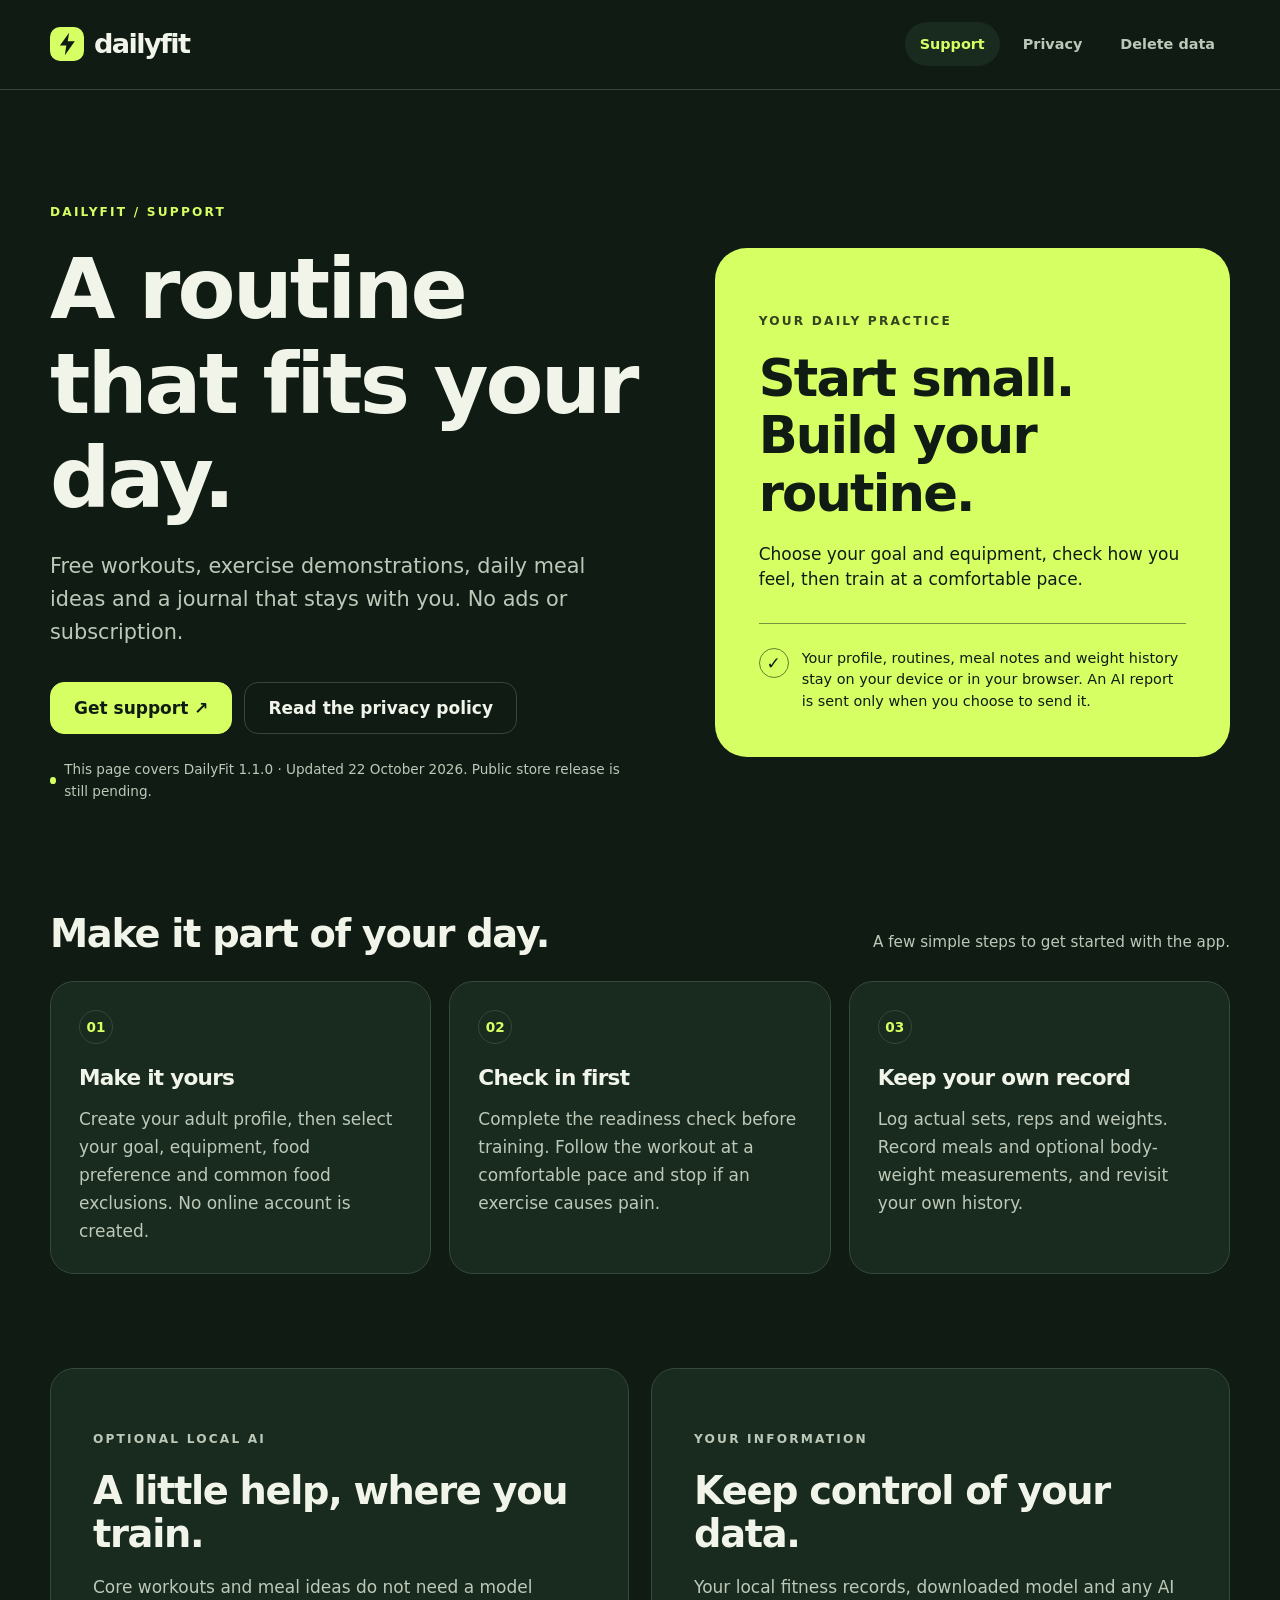
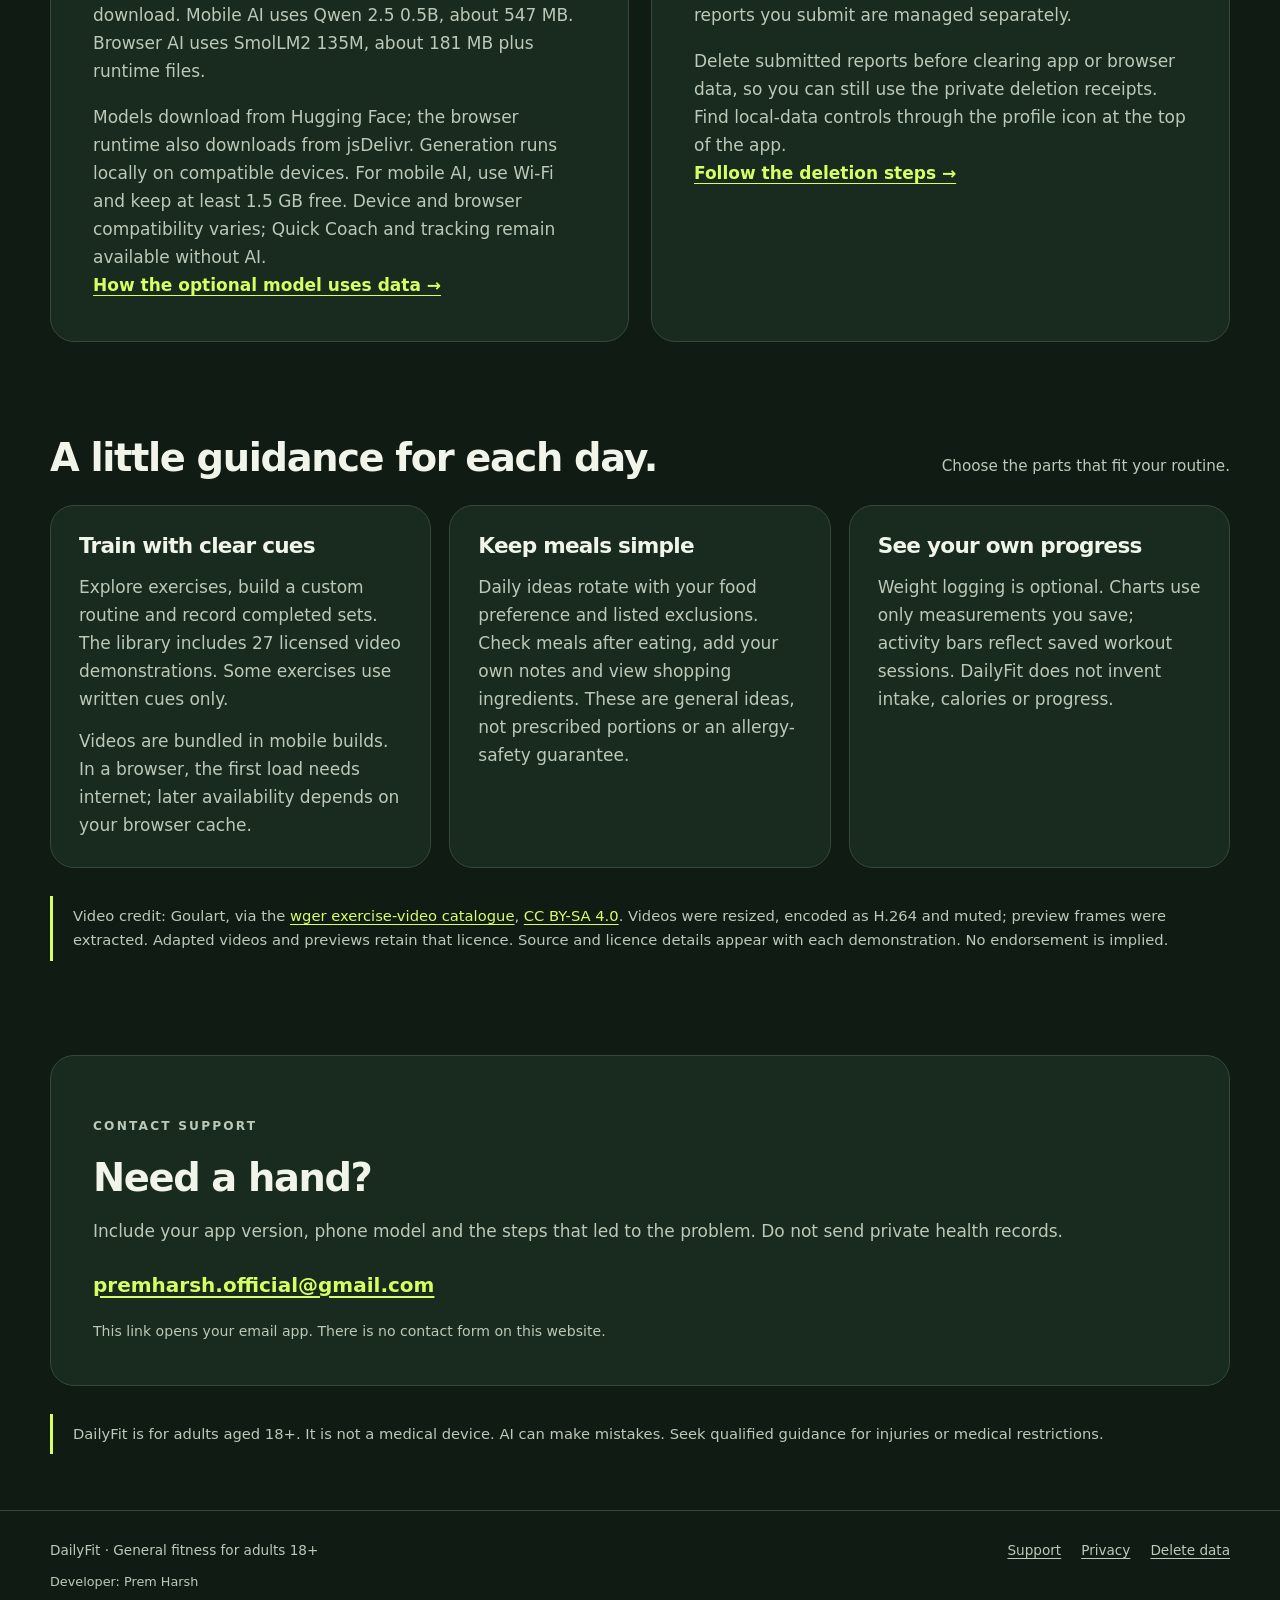
==== dailyfit/index.html @ 72530283 "Update DailyFit 1.1 privacy and deletion guidance" ====
<!doctype html>
<html lang="en">
<head>
  <meta charset="utf-8">
  <meta name="viewport" content="width=device-width, initial-scale=1">
  <meta name="description" content="Support, privacy and data deletion guidance for the DailyFit fitness app.">
  <meta name="theme-color" content="#101b14">
  <meta name="referrer" content="no-referrer">
  <title>DailyFit — Support</title>
  <link rel="stylesheet" href="assets/styles.css">
  <link rel="icon" href="assets/mark.svg" type="image/svg+xml">
</head>
<body>
  <a class="skip-link" href="#main">Skip to content</a>
  <header class="site-header">
    <div class="container header-inner">
      <a class="brand" href="index.html" aria-label="DailyFit support home"><img src="assets/mark.svg" alt="" width="34" height="34">dailyfit</a>
      <nav class="site-nav" aria-label="Main navigation"><a href="index.html" aria-current="page">Support</a><a href="privacy.html">Privacy</a><a href="deletion.html">Delete data</a></nav>
    </div>
  </header>
  <main id="main" tabindex="-1">
    <section class="hero container" aria-labelledby="page-title">
      <div class="hero-grid">
        <div>
          <p class="eyebrow">DailyFit / Support</p>
          <h1 id="page-title">A routine that fits your day.</h1>
          <p class="lead">Free workouts, exercise demonstrations, daily meal ideas and a journal that stays with you. No ads or subscription.</p>
          <div class="actions"><a class="button" href="mailto:premharsh.official@gmail.com">Get support <span aria-hidden="true">&nbsp;↗</span></a><a class="button secondary" href="privacy.html">Read the privacy policy</a></div>
          <p class="testing">This page covers DailyFit 1.1.0 · Updated 22 October 2026. Public store release is still pending.</p>
        </div>
        <div class="routine-card">
          <p class="eyebrow">Your daily practice</p>
          <h2>Start small.<br>Build your routine.</h2>
          <p>Choose your goal and equipment, check how you feel, then train at a comfortable pace.</p>
          <div class="device-note"><span class="checkmark" aria-hidden="true">✓</span><p>Your profile, routines, meal notes and weight history stay on your device or in your browser. An AI report is sent only when you choose to send it.</p></div>
        </div>
      </div>
    </section>
    <section class="section container" aria-labelledby="start-title">
      <div class="section-header"><h2 id="start-title">Make it part of your day.</h2><p>A few simple steps to get started with the app.</p></div>
      <div class="grid-three">
        <article class="card"><span class="number" aria-hidden="true">01</span><h3>Make it yours</h3><p>Create your adult profile, then select your goal, equipment, food preference and common food exclusions. No online account is created.</p></article>
        <article class="card"><span class="number" aria-hidden="true">02</span><h3>Check in first</h3><p>Complete the readiness check before training. Follow the workout at a comfortable pace and stop if an exercise causes pain.</p></article>
        <article class="card"><span class="number" aria-hidden="true">03</span><h3>Keep your own record</h3><p>Log actual sets, reps and weights. Record meals and optional body-weight measurements, and revisit your own history.</p></article>
      </div>
    </section>
    <section class="section container" aria-labelledby="help-title">
      <div class="split">
        <article class="support-panel"><p class="eyebrow">Optional local AI</p><h2 id="help-title">A little help, where you train.</h2><p>Core workouts and meal ideas do not need a model download. Mobile AI uses Qwen 2.5 0.5B, about 547 MB. Browser AI uses SmolLM2 135M, about 181 MB plus runtime files.</p><p>Models download from Hugging Face; the browser runtime also downloads from jsDelivr. Generation runs locally on compatible devices. For mobile AI, use Wi-Fi and keep at least 1.5 GB free. Device and browser compatibility varies; Quick Coach and tracking remain available without AI.</p><a class="text-link" href="privacy.html#optional-ai-model">How the optional model uses data →</a></article>
        <article class="support-panel"><p class="eyebrow">Your information</p><h2>Keep control of your data.</h2><p>Your local fitness records, downloaded model and any AI reports you submit are managed separately.</p><p>Delete submitted reports before clearing app or browser data, so you can still use the private deletion receipts. Find local-data controls through the profile icon at the top of the app.</p><a class="text-link" href="deletion.html">Follow the deletion steps →</a></article>
      </div>
    </section>
    <section class="section container" aria-labelledby="features-title">
      <div class="section-header"><h2 id="features-title">A little guidance for each day.</h2><p>Choose the parts that fit your routine.</p></div>
      <div class="grid-three">
        <article class="card"><h3>Train with clear cues</h3><p>Explore exercises, build a custom routine and record completed sets. The library includes 27 licensed video demonstrations. Some exercises use written cues only.</p><p>Videos are bundled in mobile builds. In a browser, the first load needs internet; later availability depends on your browser cache.</p></article>
        <article class="card"><h3>Keep meals simple</h3><p>Daily ideas rotate with your food preference and listed exclusions. Check meals after eating, add your own notes and view shopping ingredients. These are general ideas, not prescribed portions or an allergy-safety guarantee.</p></article>
        <article class="card"><h3>See your own progress</h3><p>Weight logging is optional. Charts use only measurements you save; activity bars reflect saved workout sessions. DailyFit does not invent intake, calories or progress.</p></article>
      </div>
      <p class="scope-note">Video credit: Goulart, via the <a href="https://wger.de/api/v2/video/">wger exercise-video catalogue</a>, <a href="https://creativecommons.org/licenses/by-sa/4.0/">CC BY-SA 4.0</a>. Videos were resized, encoded as H.264 and muted; preview frames were extracted. Adapted videos and previews retain that licence. Source and licence details appear with each demonstration. No endorsement is implied.</p>
    </section>
    <section class="section container" aria-labelledby="support-title">
      <div class="support-panel"><p class="eyebrow">Contact support</p><h2 id="support-title">Need a hand?</h2><p>Include your app version, phone model and the steps that led to the problem. Do not send private health records.</p><a class="email" href="mailto:premharsh.official@gmail.com">premharsh.official@gmail.com</a><p class="small">This link opens your email app. There is no contact form on this website.</p></div>
      <p class="scope-note">DailyFit is for adults aged 18+. It is not a medical device. AI can make mistakes. Seek qualified guidance for injuries or medical restrictions.</p>
    </section>
</main>
  <footer class="site-footer">
    <div class="container footer-inner">
      <div><p>DailyFit · General fitness for adults 18+</p><p class="footer-caption">Developer: Prem Harsh</p></div>
      <nav class="footer-links" aria-label="Footer navigation"><a href="index.html">Support</a><a href="privacy.html">Privacy</a><a href="deletion.html">Delete data</a></nav>
    </div>
  </footer>
</body>
</html>
---- dailyfit/assets/styles.css ----
:root{color-scheme:dark;--ink:#101b14;--forest:#192a1e;--card:#203326;--lime:#d5ff63;--paper:#f1f5e9;--muted:#bdc9b8;--line:#35483a;--radius:24px}
*{box-sizing:border-box}html{scroll-behavior:smooth;scroll-padding-top:24px}body{margin:0;background:var(--ink);color:var(--paper);font:17px/1.65 ui-sans-serif,system-ui,-apple-system,BlinkMacSystemFont,"Segoe UI",sans-serif;-webkit-font-smoothing:antialiased}a{color:var(--lime);text-underline-offset:.22em;overflow-wrap:anywhere}a:hover{text-decoration-thickness:2px}a:focus-visible,summary:focus-visible{outline:3px solid var(--lime);outline-offset:5px;border-radius:5px}button,input{font:inherit}h1,h2,h3,p{margin:0}p+p{margin-top:1em}h1,h2,h3{line-height:1.12;letter-spacing:-.035em}h1{font-size:clamp(2.6rem,6.6vw,5.8rem);font-weight:750;max-width:15ch}h2{font-size:clamp(1.65rem,3vw,2.4rem)}h3{font-size:1.35rem}ul,ol{padding-left:1.35em;margin:1em 0 0}li+li{margin-top:.45em}.container{width:min(1180px,calc(100% - 48px));margin-inline:auto}.skip-link{position:absolute;top:-100px;left:24px;z-index:10;padding:12px 18px;background:var(--lime);color:var(--ink);font-weight:700}.skip-link:focus{top:12px}.site-header{border-bottom:1px solid var(--line)}.header-inner{display:flex;align-items:center;justify-content:space-between;gap:24px;padding-block:22px}.brand{display:inline-flex;align-items:center;gap:10px;font-size:1.7rem;letter-spacing:-.06em;font-weight:800;color:var(--paper);text-decoration:none;white-space:nowrap}.brand img{width:34px;height:34px}.site-nav{display:flex;gap:8px;flex-wrap:wrap}.site-nav a{padding:10px 15px;border-radius:100px;color:var(--muted);text-decoration:none;font-size:.9rem;font-weight:600;min-height:44px;display:flex;align-items:center}.site-nav a:hover,.site-nav a[aria-current=page]{background:var(--forest);color:var(--lime)}.hero{padding-block:clamp(58px,9vw,112px) 72px}.hero-grid{display:grid;grid-template-columns:1.15fr 1fr;gap:72px;align-items:center}.eyebrow{font-size:.76rem;letter-spacing:.18em;text-transform:uppercase;color:var(--lime);font-weight:750;margin-bottom:20px}.lead{font-size:clamp(1.1rem,2vw,1.3rem);line-height:1.6;color:var(--muted);max-width:57ch;margin-top:24px}.actions{display:flex;flex-wrap:wrap;gap:12px;margin-top:32px}.button{display:inline-flex;align-items:center;justify-content:center;min-height:50px;border-radius:14px;padding:11px 23px;background:var(--lime);color:var(--ink);text-decoration:none;font-weight:750;border:1px solid var(--lime)}.button:hover{background:#e4ff9b}.button.secondary{background:transparent;color:var(--paper);border-color:var(--line)}.button.secondary:hover{background:var(--forest)}.testing{display:inline-flex;align-items:center;gap:8px;font-size:.85rem;color:var(--muted);margin-top:24px}.testing::before{content:"";width:7px;height:7px;border-radius:50%;background:var(--lime)}.routine-card{background:var(--lime);color:var(--ink);padding:clamp(26px,4vw,44px);border-radius:32px;position:relative;overflow:hidden}.routine-card .eyebrow{color:#35431e}.routine-card h2{font-size:clamp(2rem,4vw,3.4rem);max-width:13ch}.routine-card p{margin-top:20px;line-height:1.5}.device-note{border-top:1px solid #769342;margin-top:30px;padding-top:24px;display:flex;gap:13px;align-items:flex-start}.checkmark{display:grid;place-items:center;flex:0 0 30px;border-radius:50%;height:30px;border:1px solid #627f2d;font-weight:750}.device-note p{font-size:.9rem;margin:0}.section{padding-block:38px 56px}.section-header{display:flex;gap:24px;align-items:end;justify-content:space-between;margin-bottom:26px}.section-header p{color:var(--muted);max-width:43ch;font-size:.95rem}.grid-three{display:grid;grid-template-columns:repeat(3,minmax(0,1fr));gap:18px}.card{border:1px solid var(--line);border-radius:var(--radius);padding:28px;background:var(--forest)}.card p{margin-top:14px;color:var(--muted)}.card .number{display:inline-grid;place-items:center;width:34px;height:34px;border:1px solid var(--line);color:var(--lime);border-radius:50%;font-size:.85rem;font-weight:700;margin-bottom:22px}.card a{display:inline-flex;margin-top:18px;font-weight:650}.split{display:grid;grid-template-columns:1fr 1fr;gap:22px}.support-panel{border-radius:var(--radius);padding:clamp(26px,4vw,42px);background:var(--forest);border:1px solid var(--line)}.support-panel h2{max-width:18ch}.support-panel p{margin-top:18px;color:var(--muted)}.email{display:inline-block;margin-top:24px;font-size:clamp(1rem,2vw,1.25rem);font-weight:700}.small{font-size:.88rem;color:var(--muted)}.scope-note{margin-top:28px;border-left:3px solid var(--lime);padding:8px 0 8px 20px;color:var(--muted);font-size:.92rem}.page-hero{padding-block:60px 42px}.page-hero h1{max-width:20ch;font-size:clamp(2.6rem,5.7vw,4.5rem)}.page-hero .lead{max-width:65ch}.document-layout{display:grid;grid-template-columns:220px minmax(0,1fr);gap:58px;align-items:start;padding-bottom:76px}.contents{position:sticky;top:24px;border-top:1px solid var(--line);padding-top:20px}.contents p{font-size:.75rem;letter-spacing:.15em;text-transform:uppercase;color:var(--muted);font-weight:750}.contents ul{list-style:none;padding:0;margin-top:14px}.contents li+li{margin-top:4px}.contents a{display:block;padding:6px 0;color:var(--muted);font-size:.9rem;text-decoration:none}.contents a:hover{color:var(--lime)}.prose{max-width:76ch}.prose .intro{color:var(--muted);margin-bottom:32px}.prose section{padding-block:29px;border-top:1px solid var(--line)}.prose section h2{font-size:1.55rem;letter-spacing:-.025em;margin-bottom:17px}.prose p,.prose li{line-height:1.8;color:var(--muted)}.prose strong{color:var(--paper)}.prose section p+p{margin-top:1em}.prose section a{color:var(--lime)}.notice{background:var(--forest);border:1px solid var(--line);border-radius:18px;padding:22px 25px;margin:28px 0;color:var(--muted)}.notice strong{color:var(--paper)}.deletion-layout{max-width:860px;padding-bottom:72px}.step{display:grid;grid-template-columns:44px minmax(0,1fr);gap:20px;padding:32px 0;border-top:1px solid var(--line)}.step-number{background:var(--lime);color:var(--ink);border-radius:50%;height:38px;width:38px;display:grid;place-items:center;font-weight:750}.step h2{font-size:1.65rem;margin-bottom:18px}.step p,.step li{color:var(--muted);line-height:1.8}.step p+p{margin-top:1em}.step strong{color:var(--paper)}.site-footer{border-top:1px solid var(--line);padding-block:28px 34px;color:var(--muted);font-size:.85rem}.footer-inner{display:flex;gap:24px;align-items:flex-start;justify-content:space-between}.footer-links{display:flex;gap:20px;flex-wrap:wrap}.footer-links a{color:var(--muted)}.footer-caption{margin-top:9px;font-size:.8rem}.text-link{font-weight:650}.last-updated{font-size:.85rem;color:var(--muted);margin-top:22px}
@media(max-width:900px){.hero-grid{gap:36px}.document-layout{grid-template-columns:190px minmax(0,1fr);gap:30px}.grid-three{gap:12px}.card{padding:22px}.hero{padding-block:60px}.section-header{display:block}.section-header p{margin-top:15px}}
@media(max-width:700px){.container{width:calc(100% - 36px)}.header-inner{align-items:flex-start;gap:16px;flex-direction:column;padding-block:18px}.site-nav{gap:2px;width:100%;justify-content:space-between}.site-nav a{padding:8px 11px;font-size:.86rem}.brand{font-size:1.55rem}.hero-grid,.grid-three,.split{grid-template-columns:1fr}.hero-grid{gap:36px}.hero{padding-top:44px;padding-bottom:28px}.hero h1{max-width:13ch}.section{padding-block:27px 34px}.section-header{margin-bottom:22px}.card{padding:25px}.card .number{margin-bottom:16px}.routine-card{border-radius:25px}.routine-card h2{max-width:16ch}.support-panel{padding:28px}.page-hero{padding-block:38px 29px}.document-layout{grid-template-columns:1fr;gap:24px;padding-bottom:40px}.contents{position:static;padding-top:17px}.contents ul{display:flex;flex-wrap:wrap;gap:2px 18px}.contents li+li{margin:0}.contents a{font-size:.82rem}.prose section{padding-block:25px}.step{grid-template-columns:33px minmax(0,1fr);gap:14px}.step-number{width:31px;height:31px;font-size:.85rem}.step h2{font-size:1.45rem}.footer-inner{flex-direction:column;gap:17px}.footer-links{gap:17px}.deletion-layout{padding-bottom:40px}}
@media(prefers-reduced-motion:reduce){html{scroll-behavior:auto}}
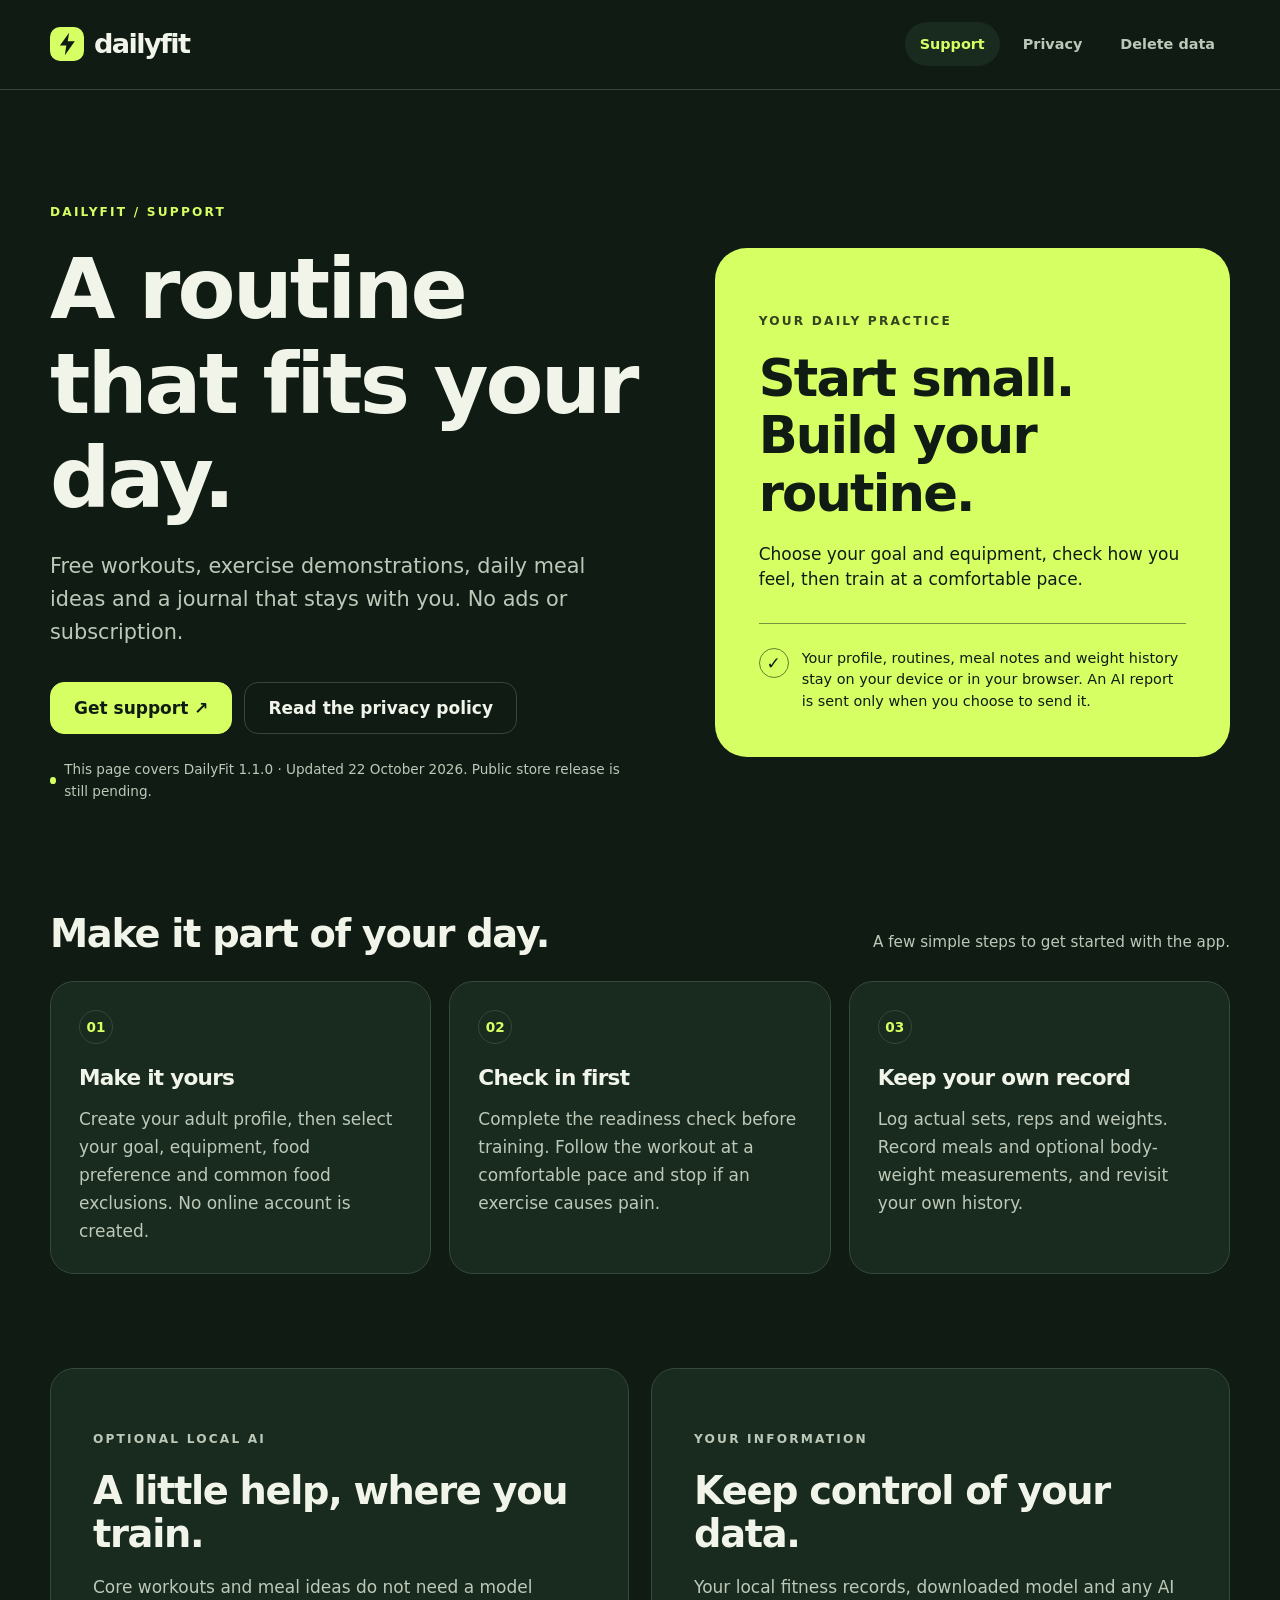
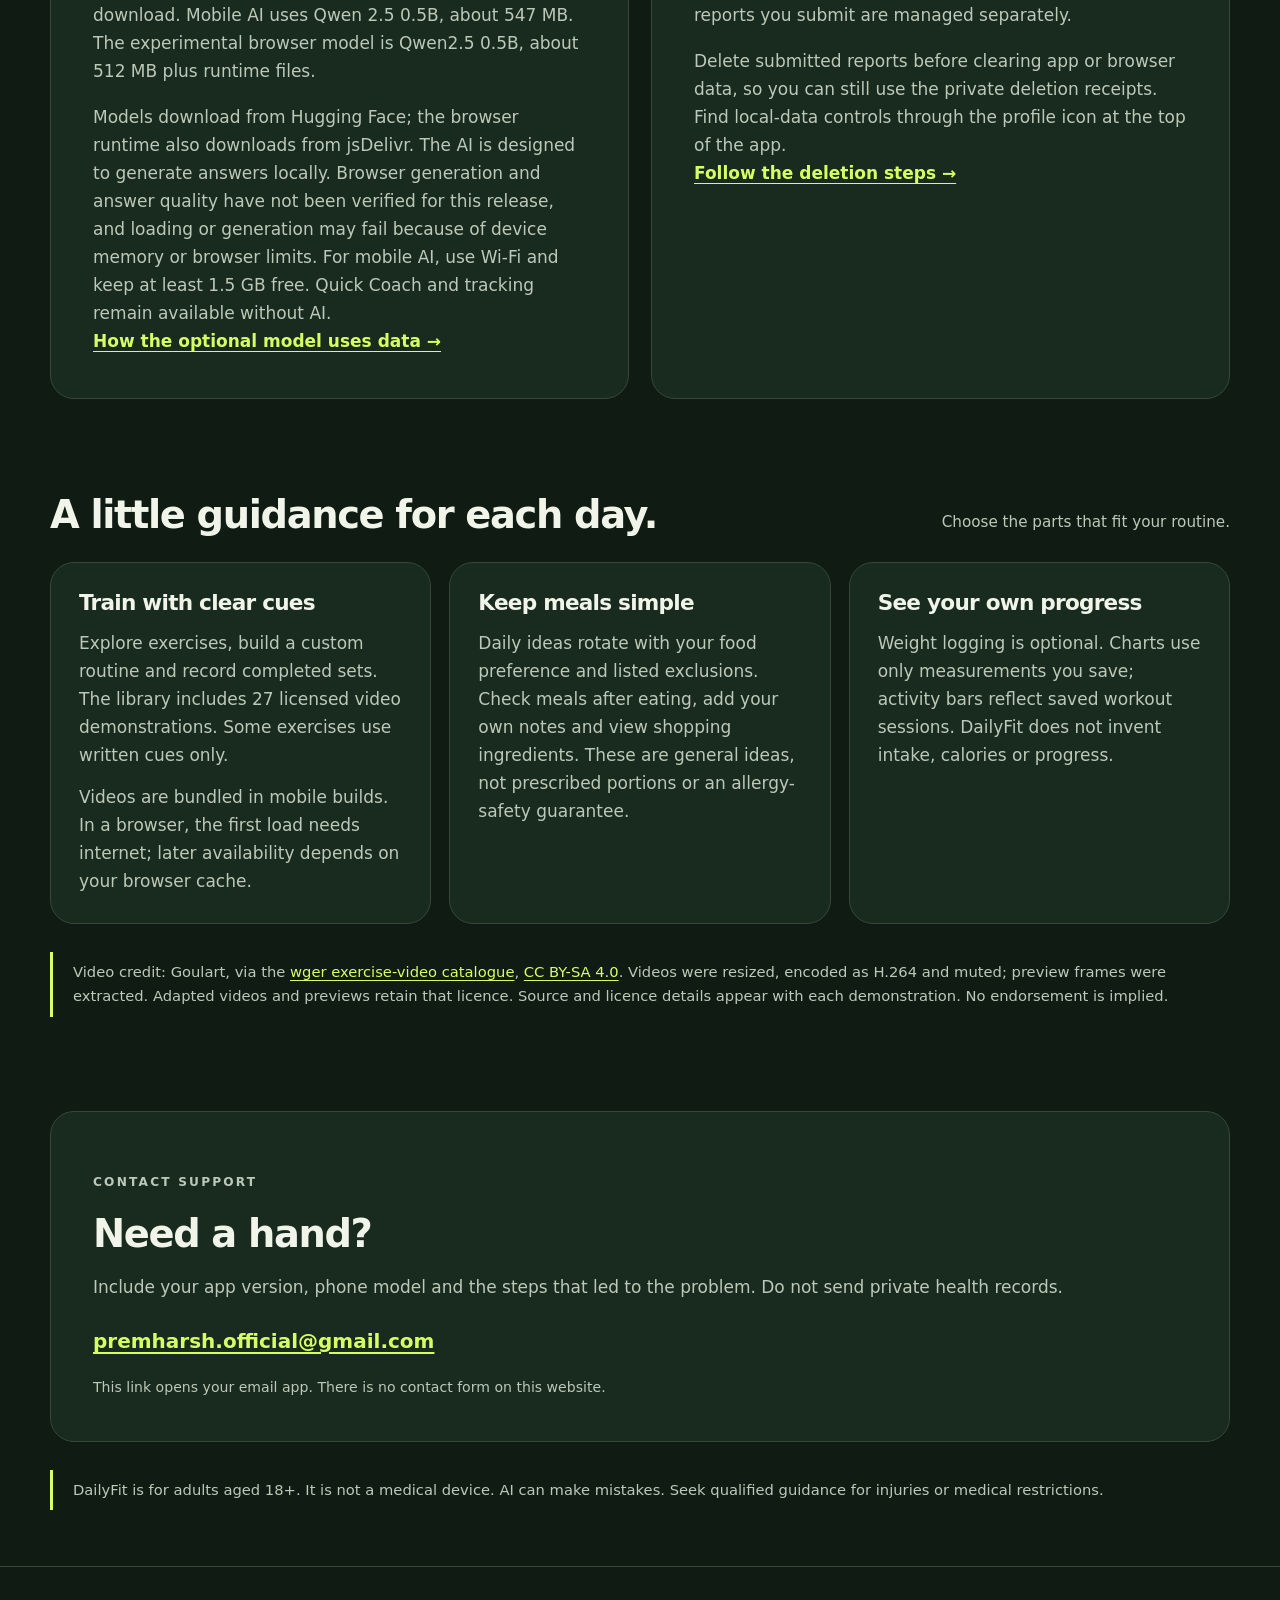
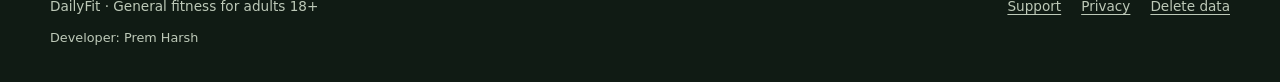
==== commit 71d1d2da: "Describe experimental browser Qwen model and cache removal" ====
--- a/dailyfit/index.html
+++ b/dailyfit/index.html
@@ -46,7 +46,7 @@
     </section>
     <section class="section container" aria-labelledby="help-title">
       <div class="split">
-        <article class="support-panel"><p class="eyebrow">Optional local AI</p><h2 id="help-title">A little help, where you train.</h2><p>Core workouts and meal ideas do not need a model download. Mobile AI uses Qwen 2.5 0.5B, about 547 MB. Browser AI uses SmolLM2 135M, about 181 MB plus runtime files.</p><p>Models download from Hugging Face; the browser runtime also downloads from jsDelivr. Generation runs locally on compatible devices. For mobile AI, use Wi-Fi and keep at least 1.5 GB free. Device and browser compatibility varies; Quick Coach and tracking remain available without AI.</p><a class="text-link" href="privacy.html#optional-ai-model">How the optional model uses data →</a></article>
+        <article class="support-panel"><p class="eyebrow">Optional local AI</p><h2 id="help-title">A little help, where you train.</h2><p>Core workouts and meal ideas do not need a model download. Mobile AI uses Qwen 2.5 0.5B, about 547 MB. The experimental browser model is Qwen2.5 0.5B, about 512 MB plus runtime files.</p><p>Models download from Hugging Face; the browser runtime also downloads from jsDelivr. The AI is designed to generate answers locally. Browser generation and answer quality have not been verified for this release, and loading or generation may fail because of device memory or browser limits. For mobile AI, use Wi-Fi and keep at least 1.5 GB free. Quick Coach and tracking remain available without AI.</p><a class="text-link" href="privacy.html#optional-ai-model">How the optional model uses data →</a></article>
         <article class="support-panel"><p class="eyebrow">Your information</p><h2>Keep control of your data.</h2><p>Your local fitness records, downloaded model and any AI reports you submit are managed separately.</p><p>Delete submitted reports before clearing app or browser data, so you can still use the private deletion receipts. Find local-data controls through the profile icon at the top of the app.</p><a class="text-link" href="deletion.html">Follow the deletion steps →</a></article>
       </div>
     </section>
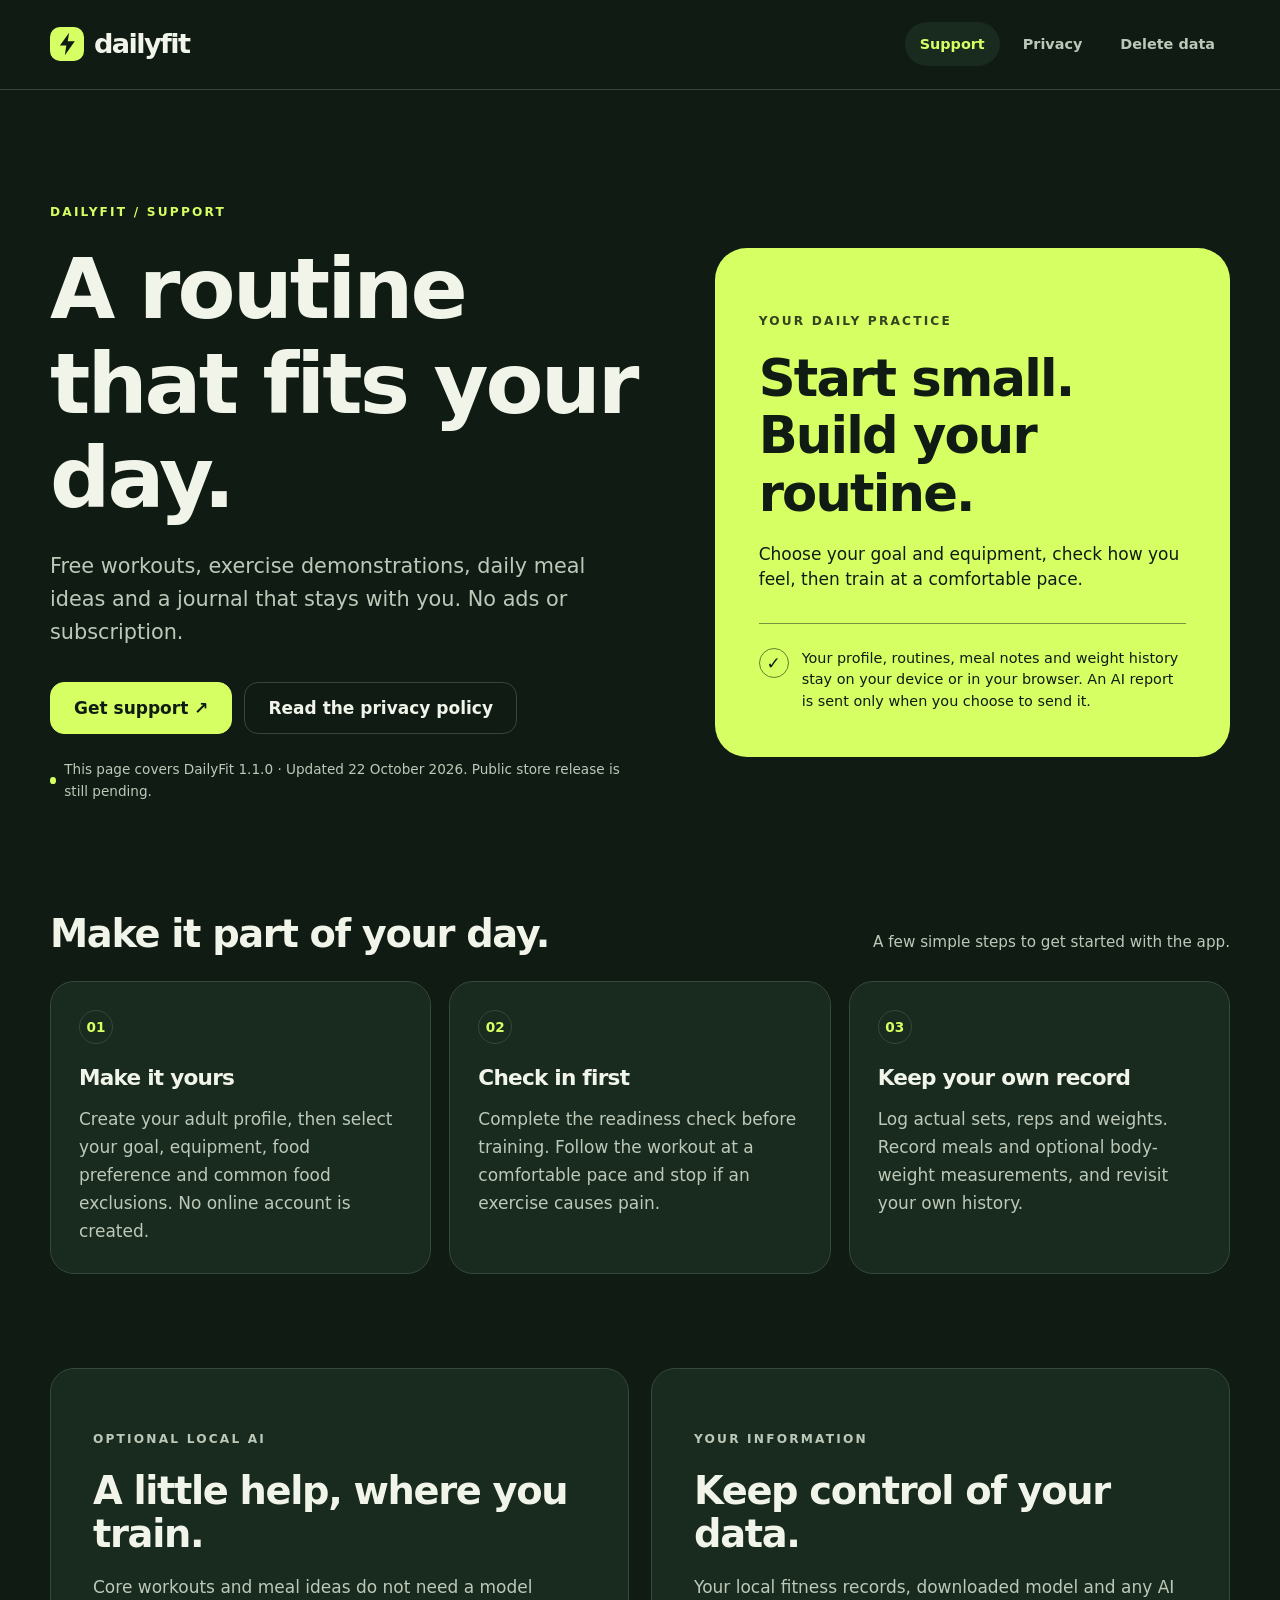
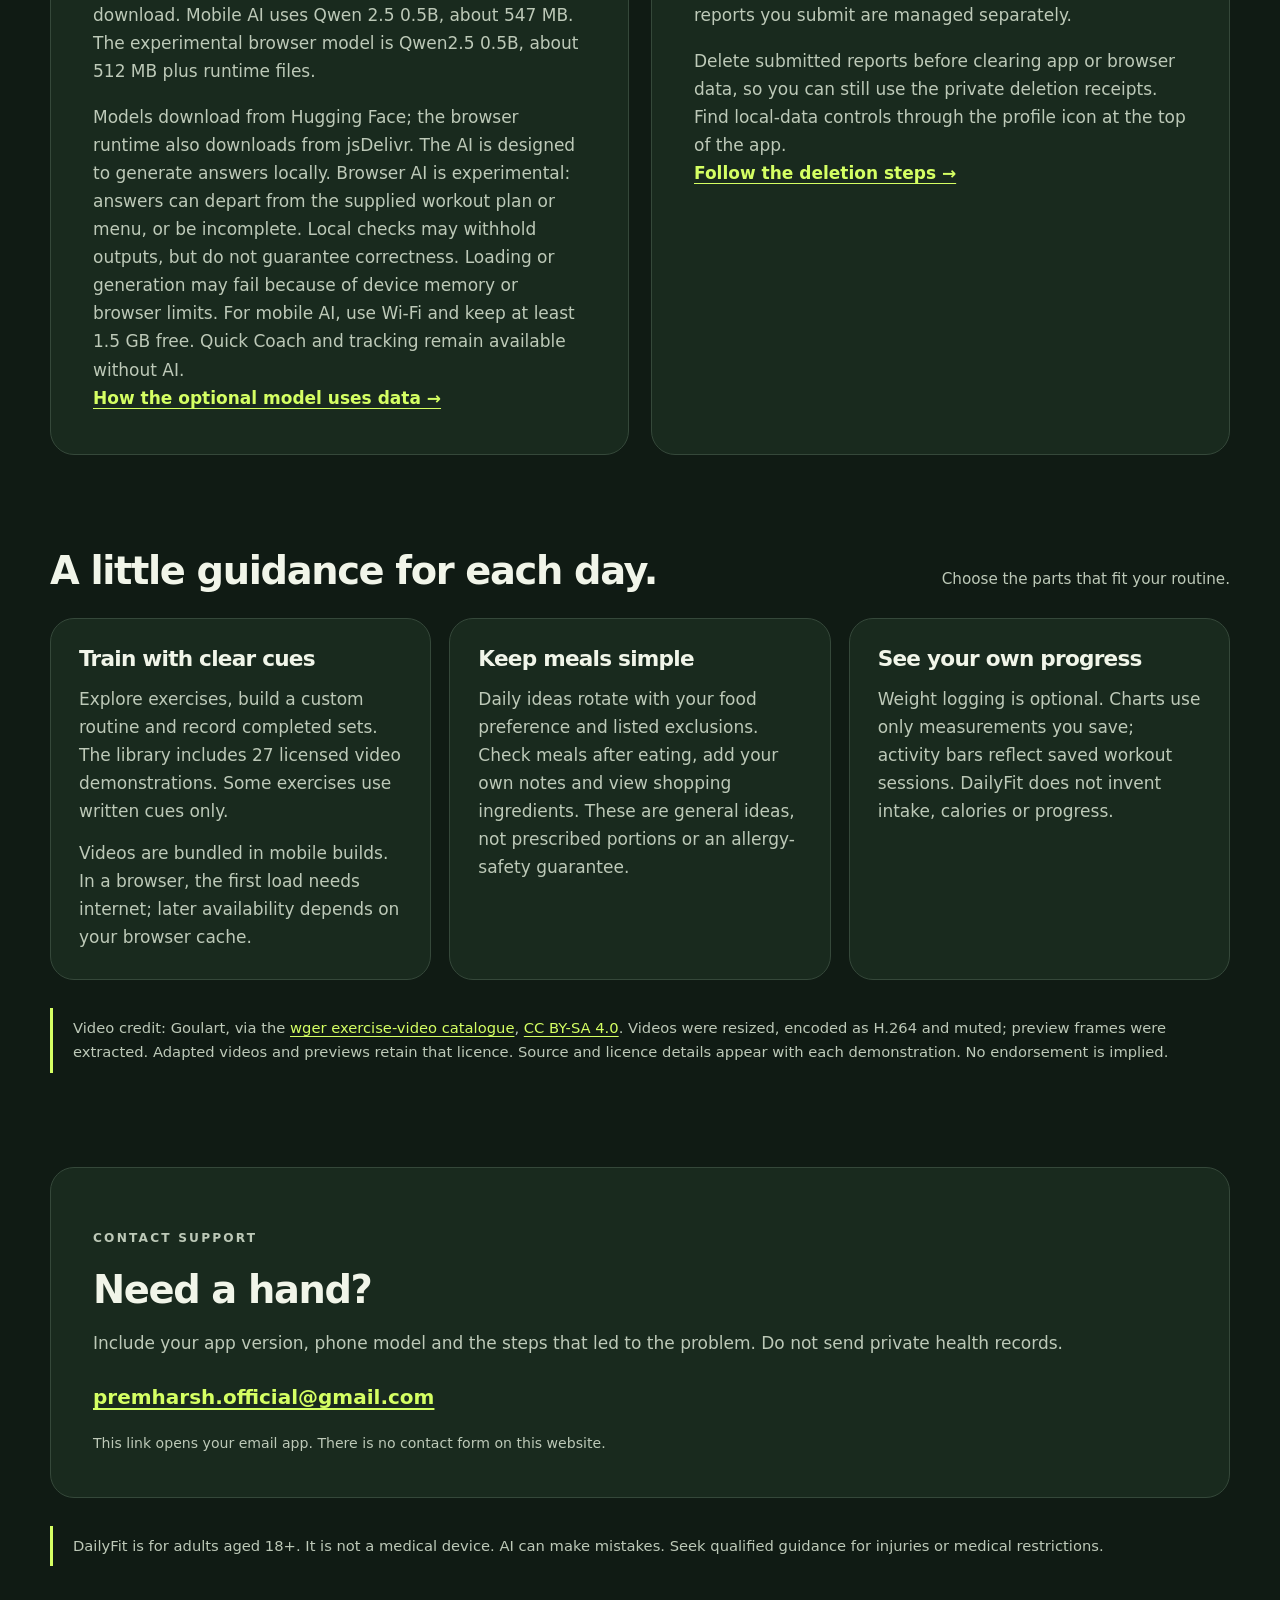
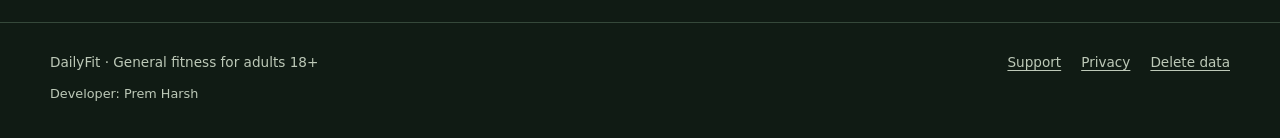
==== commit 1a408745: "Clarify DailyFit experimental AI limitations and local schedule data" ====
--- a/dailyfit/index.html
+++ b/dailyfit/index.html
@@ -46,7 +46,7 @@
     </section>
     <section class="section container" aria-labelledby="help-title">
       <div class="split">
-        <article class="support-panel"><p class="eyebrow">Optional local AI</p><h2 id="help-title">A little help, where you train.</h2><p>Core workouts and meal ideas do not need a model download. Mobile AI uses Qwen 2.5 0.5B, about 547 MB. The experimental browser model is Qwen2.5 0.5B, about 512 MB plus runtime files.</p><p>Models download from Hugging Face; the browser runtime also downloads from jsDelivr. The AI is designed to generate answers locally. Browser generation and answer quality have not been verified for this release, and loading or generation may fail because of device memory or browser limits. For mobile AI, use Wi-Fi and keep at least 1.5 GB free. Quick Coach and tracking remain available without AI.</p><a class="text-link" href="privacy.html#optional-ai-model">How the optional model uses data →</a></article>
+        <article class="support-panel"><p class="eyebrow">Optional local AI</p><h2 id="help-title">A little help, where you train.</h2><p>Core workouts and meal ideas do not need a model download. Mobile AI uses Qwen 2.5 0.5B, about 547 MB. The experimental browser model is Qwen2.5 0.5B, about 512 MB plus runtime files.</p><p>Models download from Hugging Face; the browser runtime also downloads from jsDelivr. The AI is designed to generate answers locally. Browser AI is experimental: answers can depart from the supplied workout plan or menu, or be incomplete. Local checks may withhold outputs, but do not guarantee correctness. Loading or generation may fail because of device memory or browser limits. For mobile AI, use Wi-Fi and keep at least 1.5 GB free. Quick Coach and tracking remain available without AI.</p><a class="text-link" href="privacy.html#optional-ai-model">How the optional model uses data →</a></article>
         <article class="support-panel"><p class="eyebrow">Your information</p><h2>Keep control of your data.</h2><p>Your local fitness records, downloaded model and any AI reports you submit are managed separately.</p><p>Delete submitted reports before clearing app or browser data, so you can still use the private deletion receipts. Find local-data controls through the profile icon at the top of the app.</p><a class="text-link" href="deletion.html">Follow the deletion steps →</a></article>
       </div>
     </section>
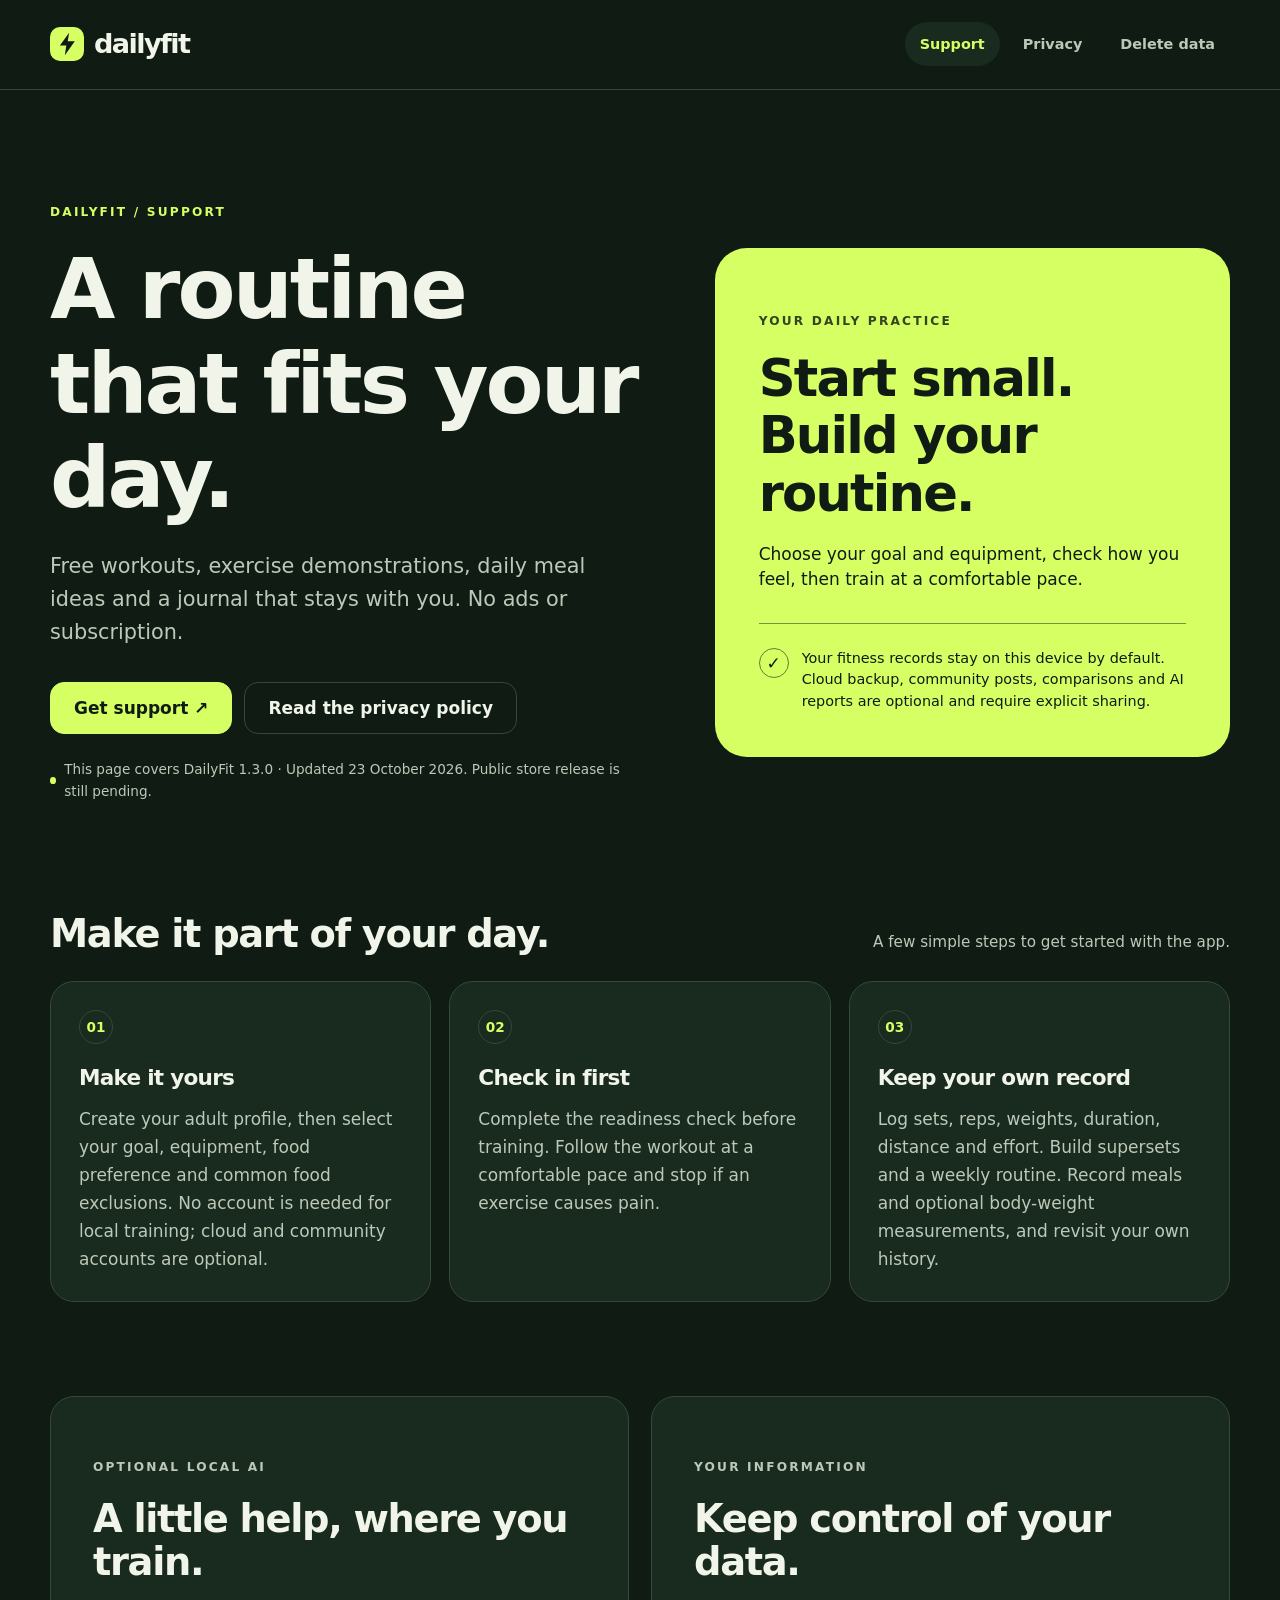
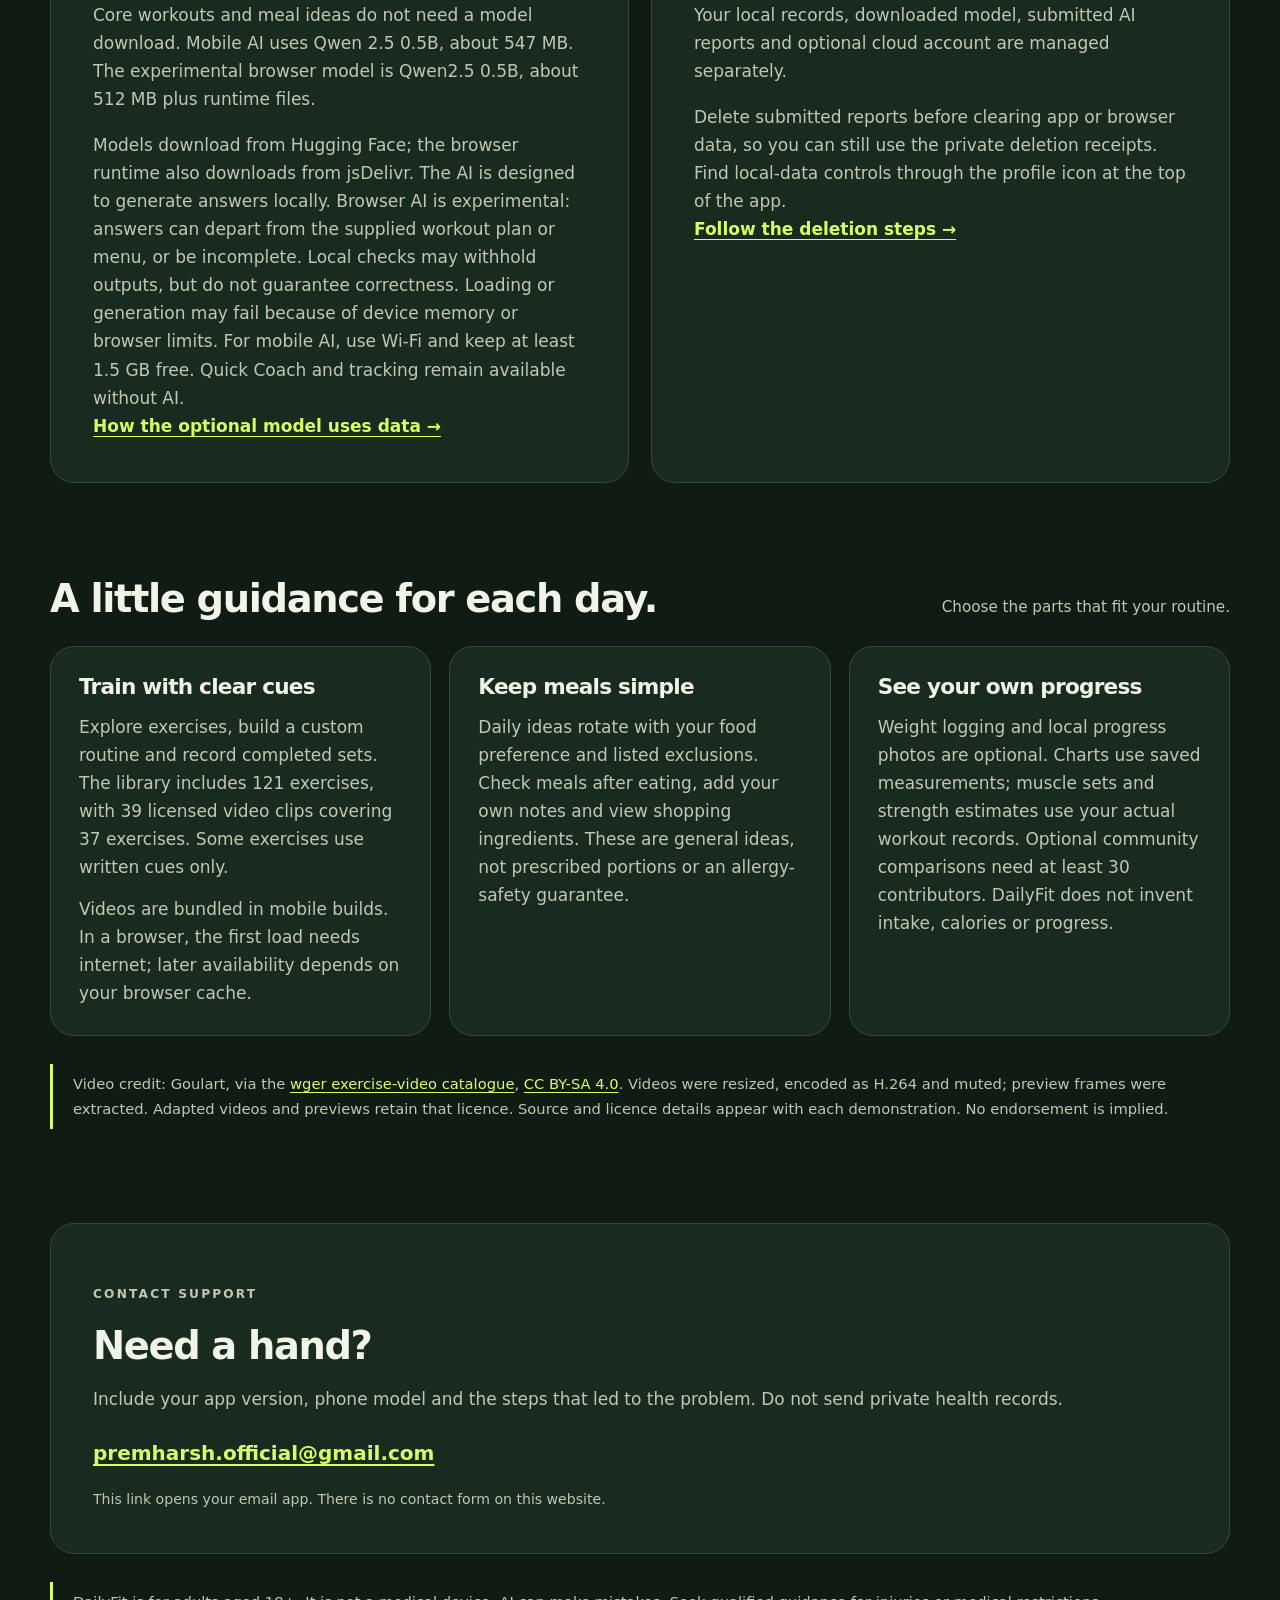
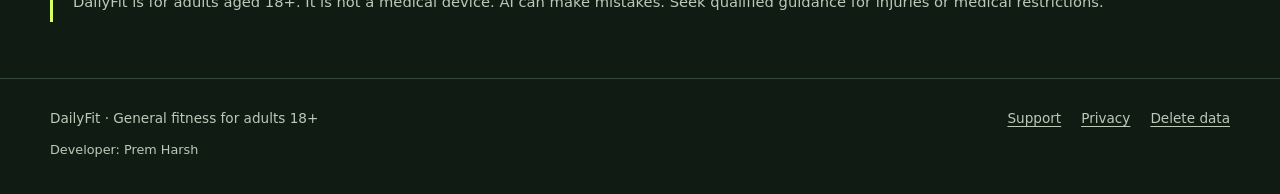
==== commit a257f9cd: "Document DailyFit 1.3 cloud, community and device data controls" ====
--- a/dailyfit/index.html
+++ b/dailyfit/index.html
@@ -26,36 +26,36 @@
           <h1 id="page-title">A routine that fits your day.</h1>
           <p class="lead">Free workouts, exercise demonstrations, daily meal ideas and a journal that stays with you. No ads or subscription.</p>
           <div class="actions"><a class="button" href="mailto:premharsh.official@gmail.com">Get support <span aria-hidden="true">&nbsp;↗</span></a><a class="button secondary" href="privacy.html">Read the privacy policy</a></div>
-          <p class="testing">This page covers DailyFit 1.1.0 · Updated 22 October 2026. Public store release is still pending.</p>
+          <p class="testing">This page covers DailyFit 1.3.0 · Updated 23 October 2026. Public store release is still pending.</p>
         </div>
         <div class="routine-card">
           <p class="eyebrow">Your daily practice</p>
           <h2>Start small.<br>Build your routine.</h2>
           <p>Choose your goal and equipment, check how you feel, then train at a comfortable pace.</p>
-          <div class="device-note"><span class="checkmark" aria-hidden="true">✓</span><p>Your profile, routines, meal notes and weight history stay on your device or in your browser. An AI report is sent only when you choose to send it.</p></div>
+          <div class="device-note"><span class="checkmark" aria-hidden="true">✓</span><p>Your fitness records stay on this device by default. Cloud backup, community posts, comparisons and AI reports are optional and require explicit sharing.</p></div>
         </div>
       </div>
     </section>
     <section class="section container" aria-labelledby="start-title">
       <div class="section-header"><h2 id="start-title">Make it part of your day.</h2><p>A few simple steps to get started with the app.</p></div>
       <div class="grid-three">
-        <article class="card"><span class="number" aria-hidden="true">01</span><h3>Make it yours</h3><p>Create your adult profile, then select your goal, equipment, food preference and common food exclusions. No online account is created.</p></article>
+        <article class="card"><span class="number" aria-hidden="true">01</span><h3>Make it yours</h3><p>Create your adult profile, then select your goal, equipment, food preference and common food exclusions. No account is needed for local training; cloud and community accounts are optional.</p></article>
         <article class="card"><span class="number" aria-hidden="true">02</span><h3>Check in first</h3><p>Complete the readiness check before training. Follow the workout at a comfortable pace and stop if an exercise causes pain.</p></article>
-        <article class="card"><span class="number" aria-hidden="true">03</span><h3>Keep your own record</h3><p>Log actual sets, reps and weights. Record meals and optional body-weight measurements, and revisit your own history.</p></article>
+        <article class="card"><span class="number" aria-hidden="true">03</span><h3>Keep your own record</h3><p>Log sets, reps, weights, duration, distance and effort. Build supersets and a weekly routine. Record meals and optional body-weight measurements, and revisit your own history.</p></article>
       </div>
     </section>
     <section class="section container" aria-labelledby="help-title">
       <div class="split">
         <article class="support-panel"><p class="eyebrow">Optional local AI</p><h2 id="help-title">A little help, where you train.</h2><p>Core workouts and meal ideas do not need a model download. Mobile AI uses Qwen 2.5 0.5B, about 547 MB. The experimental browser model is Qwen2.5 0.5B, about 512 MB plus runtime files.</p><p>Models download from Hugging Face; the browser runtime also downloads from jsDelivr. The AI is designed to generate answers locally. Browser AI is experimental: answers can depart from the supplied workout plan or menu, or be incomplete. Local checks may withhold outputs, but do not guarantee correctness. Loading or generation may fail because of device memory or browser limits. For mobile AI, use Wi-Fi and keep at least 1.5 GB free. Quick Coach and tracking remain available without AI.</p><a class="text-link" href="privacy.html#optional-ai-model">How the optional model uses data →</a></article>
-        <article class="support-panel"><p class="eyebrow">Your information</p><h2>Keep control of your data.</h2><p>Your local fitness records, downloaded model and any AI reports you submit are managed separately.</p><p>Delete submitted reports before clearing app or browser data, so you can still use the private deletion receipts. Find local-data controls through the profile icon at the top of the app.</p><a class="text-link" href="deletion.html">Follow the deletion steps →</a></article>
+        <article class="support-panel"><p class="eyebrow">Your information</p><h2>Keep control of your data.</h2><p>Your local records, downloaded model, submitted AI reports and optional cloud account are managed separately.</p><p>Delete submitted reports before clearing app or browser data, so you can still use the private deletion receipts. Find local-data controls through the profile icon at the top of the app.</p><a class="text-link" href="deletion.html">Follow the deletion steps →</a></article>
       </div>
     </section>
     <section class="section container" aria-labelledby="features-title">
       <div class="section-header"><h2 id="features-title">A little guidance for each day.</h2><p>Choose the parts that fit your routine.</p></div>
       <div class="grid-three">
-        <article class="card"><h3>Train with clear cues</h3><p>Explore exercises, build a custom routine and record completed sets. The library includes 27 licensed video demonstrations. Some exercises use written cues only.</p><p>Videos are bundled in mobile builds. In a browser, the first load needs internet; later availability depends on your browser cache.</p></article>
+        <article class="card"><h3>Train with clear cues</h3><p>Explore exercises, build a custom routine and record completed sets. The library includes 121 exercises, with 39 licensed video clips covering 37 exercises. Some exercises use written cues only.</p><p>Videos are bundled in mobile builds. In a browser, the first load needs internet; later availability depends on your browser cache.</p></article>
         <article class="card"><h3>Keep meals simple</h3><p>Daily ideas rotate with your food preference and listed exclusions. Check meals after eating, add your own notes and view shopping ingredients. These are general ideas, not prescribed portions or an allergy-safety guarantee.</p></article>
-        <article class="card"><h3>See your own progress</h3><p>Weight logging is optional. Charts use only measurements you save; activity bars reflect saved workout sessions. DailyFit does not invent intake, calories or progress.</p></article>
+        <article class="card"><h3>See your own progress</h3><p>Weight logging and local progress photos are optional. Charts use saved measurements; muscle sets and strength estimates use your actual workout records. Optional community comparisons need at least 30 contributors. DailyFit does not invent intake, calories or progress.</p></article>
       </div>
       <p class="scope-note">Video credit: Goulart, via the <a href="https://wger.de/api/v2/video/">wger exercise-video catalogue</a>, <a href="https://creativecommons.org/licenses/by-sa/4.0/">CC BY-SA 4.0</a>. Videos were resized, encoded as H.264 and muted; preview frames were extracted. Adapted videos and previews retain that licence. Source and licence details appear with each demonstration. No endorsement is implied.</p>
     </section>
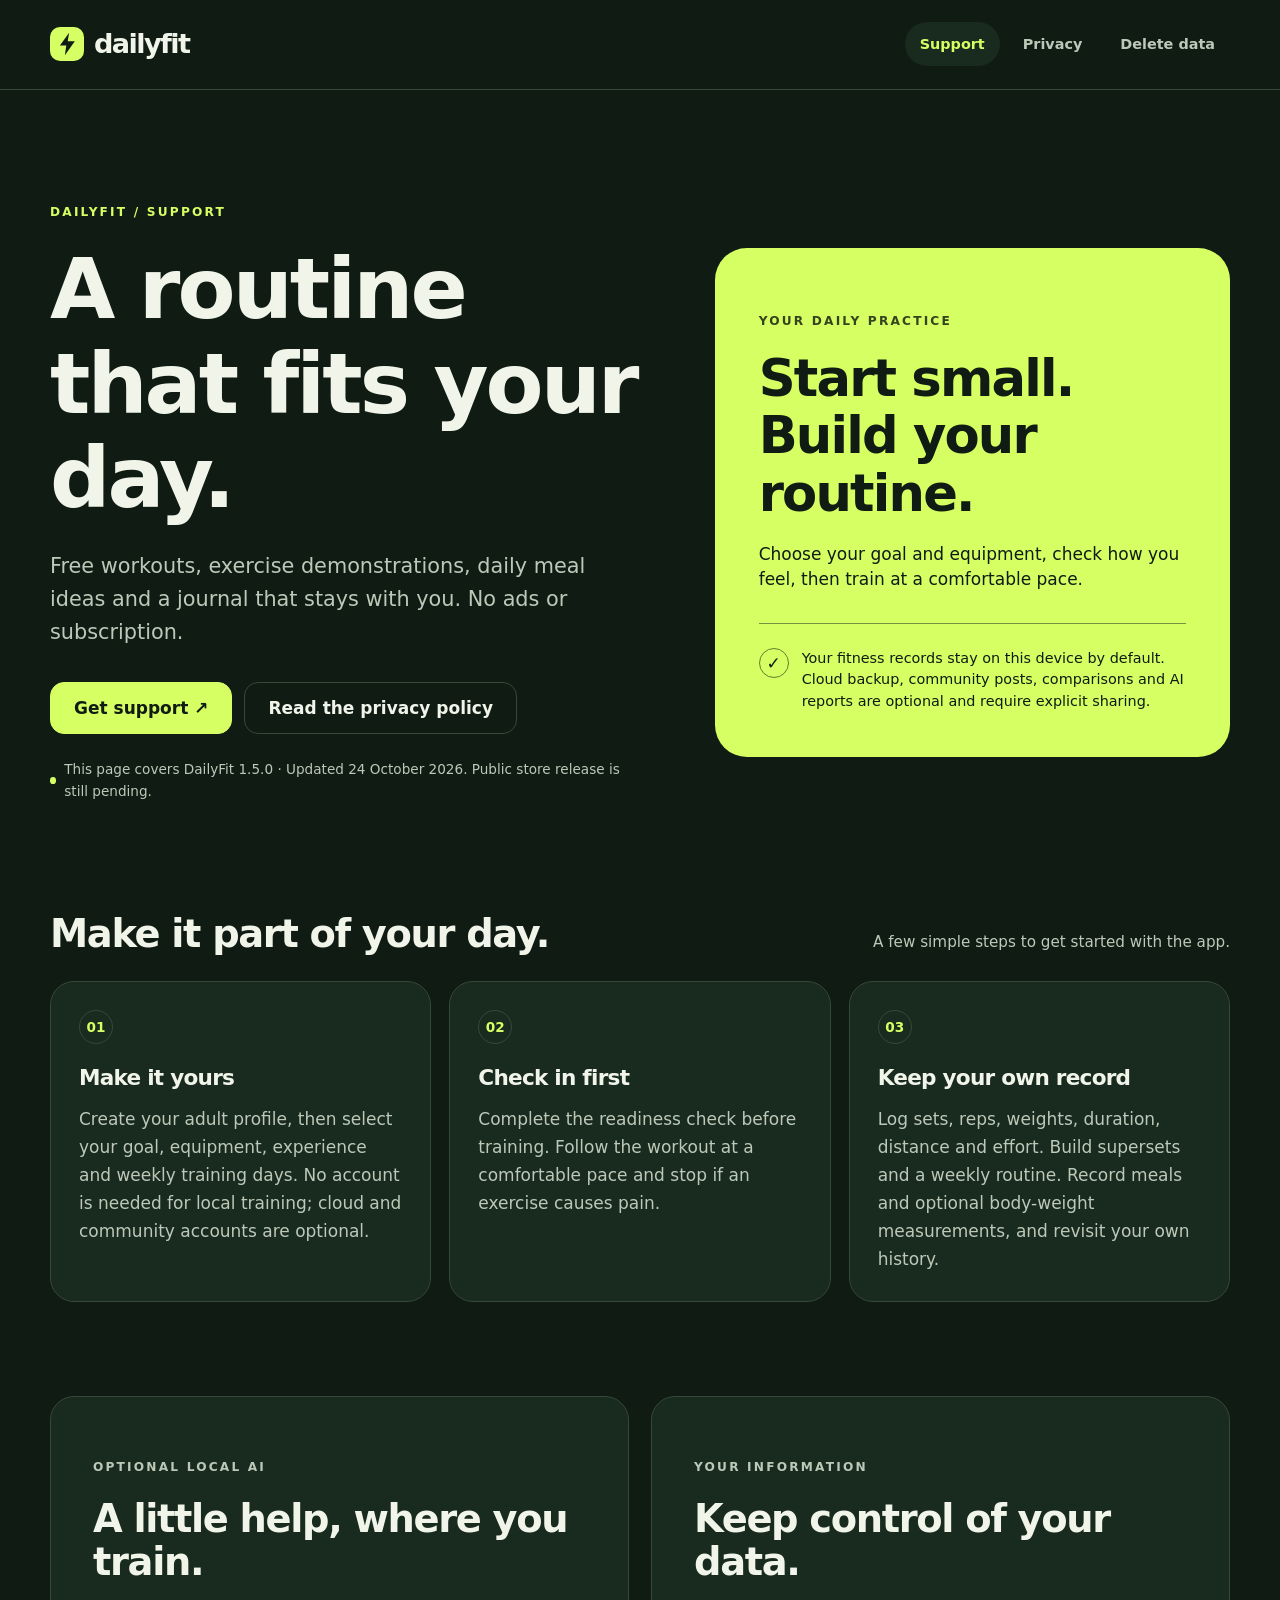
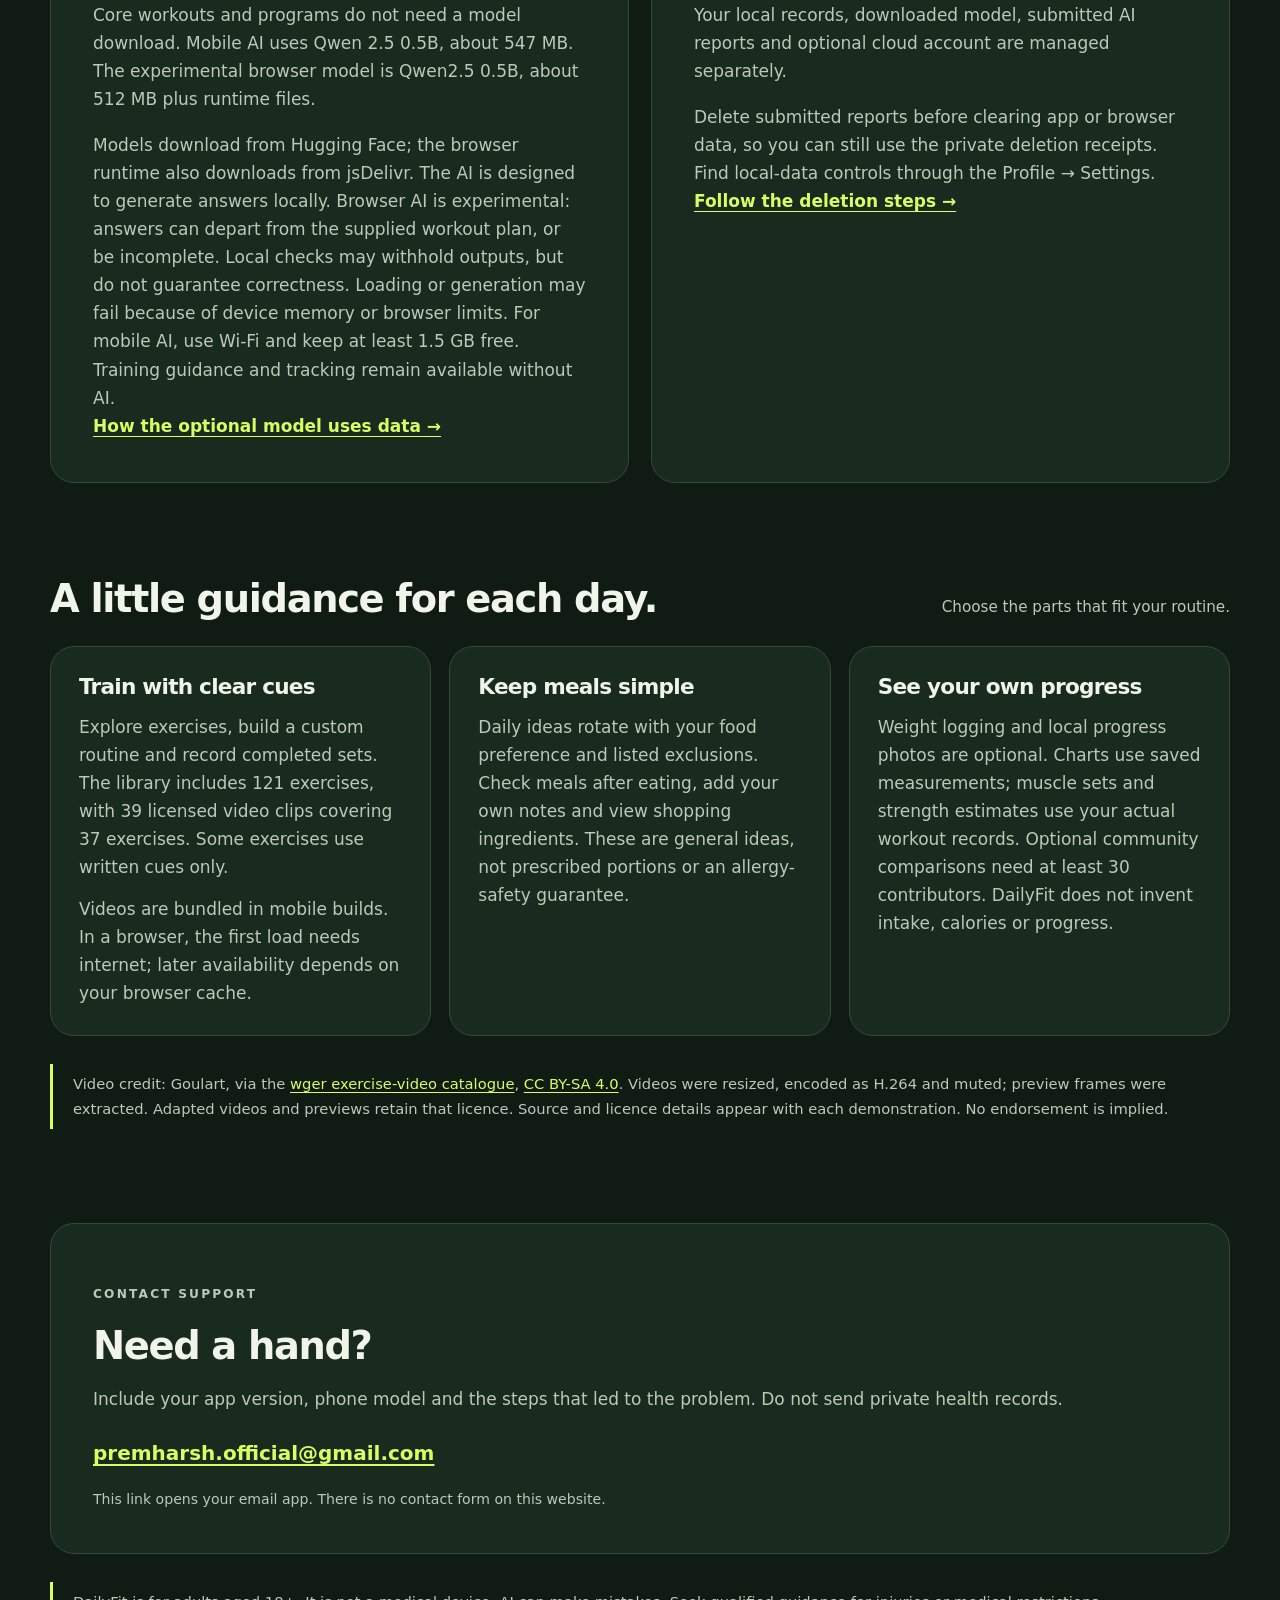
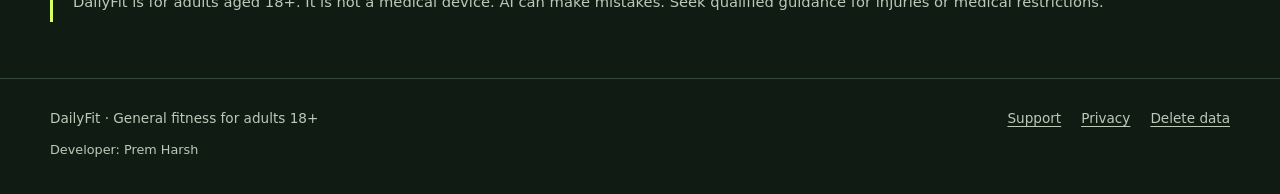
==== commit 4572f863: "Update DailyFit 1.5 community, navigation and privacy disclosures" ====
--- a/dailyfit/index.html
+++ b/dailyfit/index.html
@@ -26,7 +26,7 @@
           <h1 id="page-title">A routine that fits your day.</h1>
           <p class="lead">Free workouts, exercise demonstrations, daily meal ideas and a journal that stays with you. No ads or subscription.</p>
           <div class="actions"><a class="button" href="mailto:premharsh.official@gmail.com">Get support <span aria-hidden="true">&nbsp;↗</span></a><a class="button secondary" href="privacy.html">Read the privacy policy</a></div>
-          <p class="testing">This page covers DailyFit 1.3.0 · Updated 23 October 2026. Public store release is still pending.</p>
+          <p class="testing">This page covers DailyFit 1.5.0 · Updated 24 October 2026. Public store release is still pending.</p>
         </div>
         <div class="routine-card">
           <p class="eyebrow">Your daily practice</p>
@@ -39,15 +39,15 @@
     <section class="section container" aria-labelledby="start-title">
       <div class="section-header"><h2 id="start-title">Make it part of your day.</h2><p>A few simple steps to get started with the app.</p></div>
       <div class="grid-three">
-        <article class="card"><span class="number" aria-hidden="true">01</span><h3>Make it yours</h3><p>Create your adult profile, then select your goal, equipment, food preference and common food exclusions. No account is needed for local training; cloud and community accounts are optional.</p></article>
+        <article class="card"><span class="number" aria-hidden="true">01</span><h3>Make it yours</h3><p>Create your adult profile, then select your goal, equipment, experience and weekly training days. No account is needed for local training; cloud and community accounts are optional.</p></article>
         <article class="card"><span class="number" aria-hidden="true">02</span><h3>Check in first</h3><p>Complete the readiness check before training. Follow the workout at a comfortable pace and stop if an exercise causes pain.</p></article>
         <article class="card"><span class="number" aria-hidden="true">03</span><h3>Keep your own record</h3><p>Log sets, reps, weights, duration, distance and effort. Build supersets and a weekly routine. Record meals and optional body-weight measurements, and revisit your own history.</p></article>
       </div>
     </section>
     <section class="section container" aria-labelledby="help-title">
       <div class="split">
-        <article class="support-panel"><p class="eyebrow">Optional local AI</p><h2 id="help-title">A little help, where you train.</h2><p>Core workouts and meal ideas do not need a model download. Mobile AI uses Qwen 2.5 0.5B, about 547 MB. The experimental browser model is Qwen2.5 0.5B, about 512 MB plus runtime files.</p><p>Models download from Hugging Face; the browser runtime also downloads from jsDelivr. The AI is designed to generate answers locally. Browser AI is experimental: answers can depart from the supplied workout plan or menu, or be incomplete. Local checks may withhold outputs, but do not guarantee correctness. Loading or generation may fail because of device memory or browser limits. For mobile AI, use Wi-Fi and keep at least 1.5 GB free. Quick Coach and tracking remain available without AI.</p><a class="text-link" href="privacy.html#optional-ai-model">How the optional model uses data →</a></article>
-        <article class="support-panel"><p class="eyebrow">Your information</p><h2>Keep control of your data.</h2><p>Your local records, downloaded model, submitted AI reports and optional cloud account are managed separately.</p><p>Delete submitted reports before clearing app or browser data, so you can still use the private deletion receipts. Find local-data controls through the profile icon at the top of the app.</p><a class="text-link" href="deletion.html">Follow the deletion steps →</a></article>
+        <article class="support-panel"><p class="eyebrow">Optional local AI</p><h2 id="help-title">A little help, where you train.</h2><p>Core workouts and programs do not need a model download. Mobile AI uses Qwen 2.5 0.5B, about 547 MB. The experimental browser model is Qwen2.5 0.5B, about 512 MB plus runtime files.</p><p>Models download from Hugging Face; the browser runtime also downloads from jsDelivr. The AI is designed to generate answers locally. Browser AI is experimental: answers can depart from the supplied workout plan, or be incomplete. Local checks may withhold outputs, but do not guarantee correctness. Loading or generation may fail because of device memory or browser limits. For mobile AI, use Wi-Fi and keep at least 1.5 GB free. Training guidance and tracking remain available without AI.</p><a class="text-link" href="privacy.html#optional-ai-model">How the optional model uses data →</a></article>
+        <article class="support-panel"><p class="eyebrow">Your information</p><h2>Keep control of your data.</h2><p>Your local records, downloaded model, submitted AI reports and optional cloud account are managed separately.</p><p>Delete submitted reports before clearing app or browser data, so you can still use the private deletion receipts. Find local-data controls through the Profile → Settings.</p><a class="text-link" href="deletion.html">Follow the deletion steps →</a></article>
       </div>
     </section>
     <section class="section container" aria-labelledby="features-title">
@@ -72,3 +72,4 @@
   </footer>
 </body>
 </html>
+
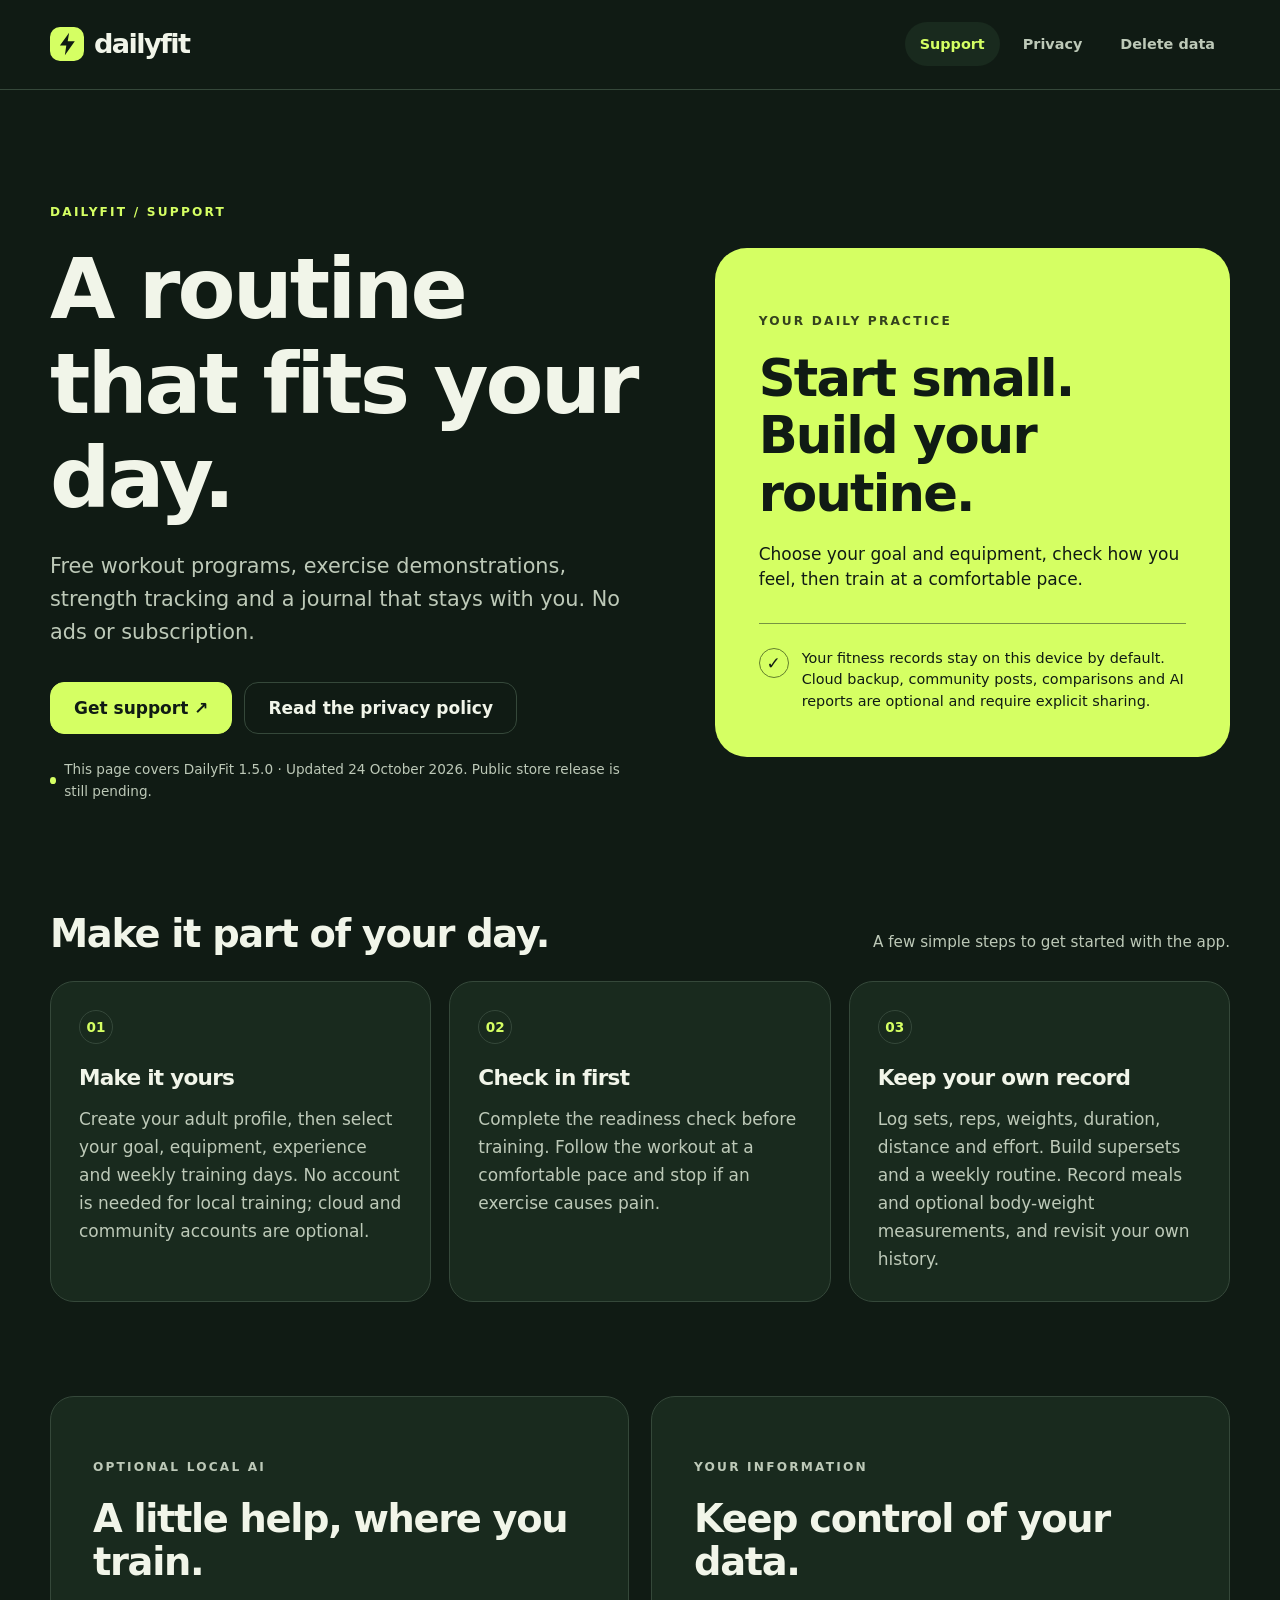
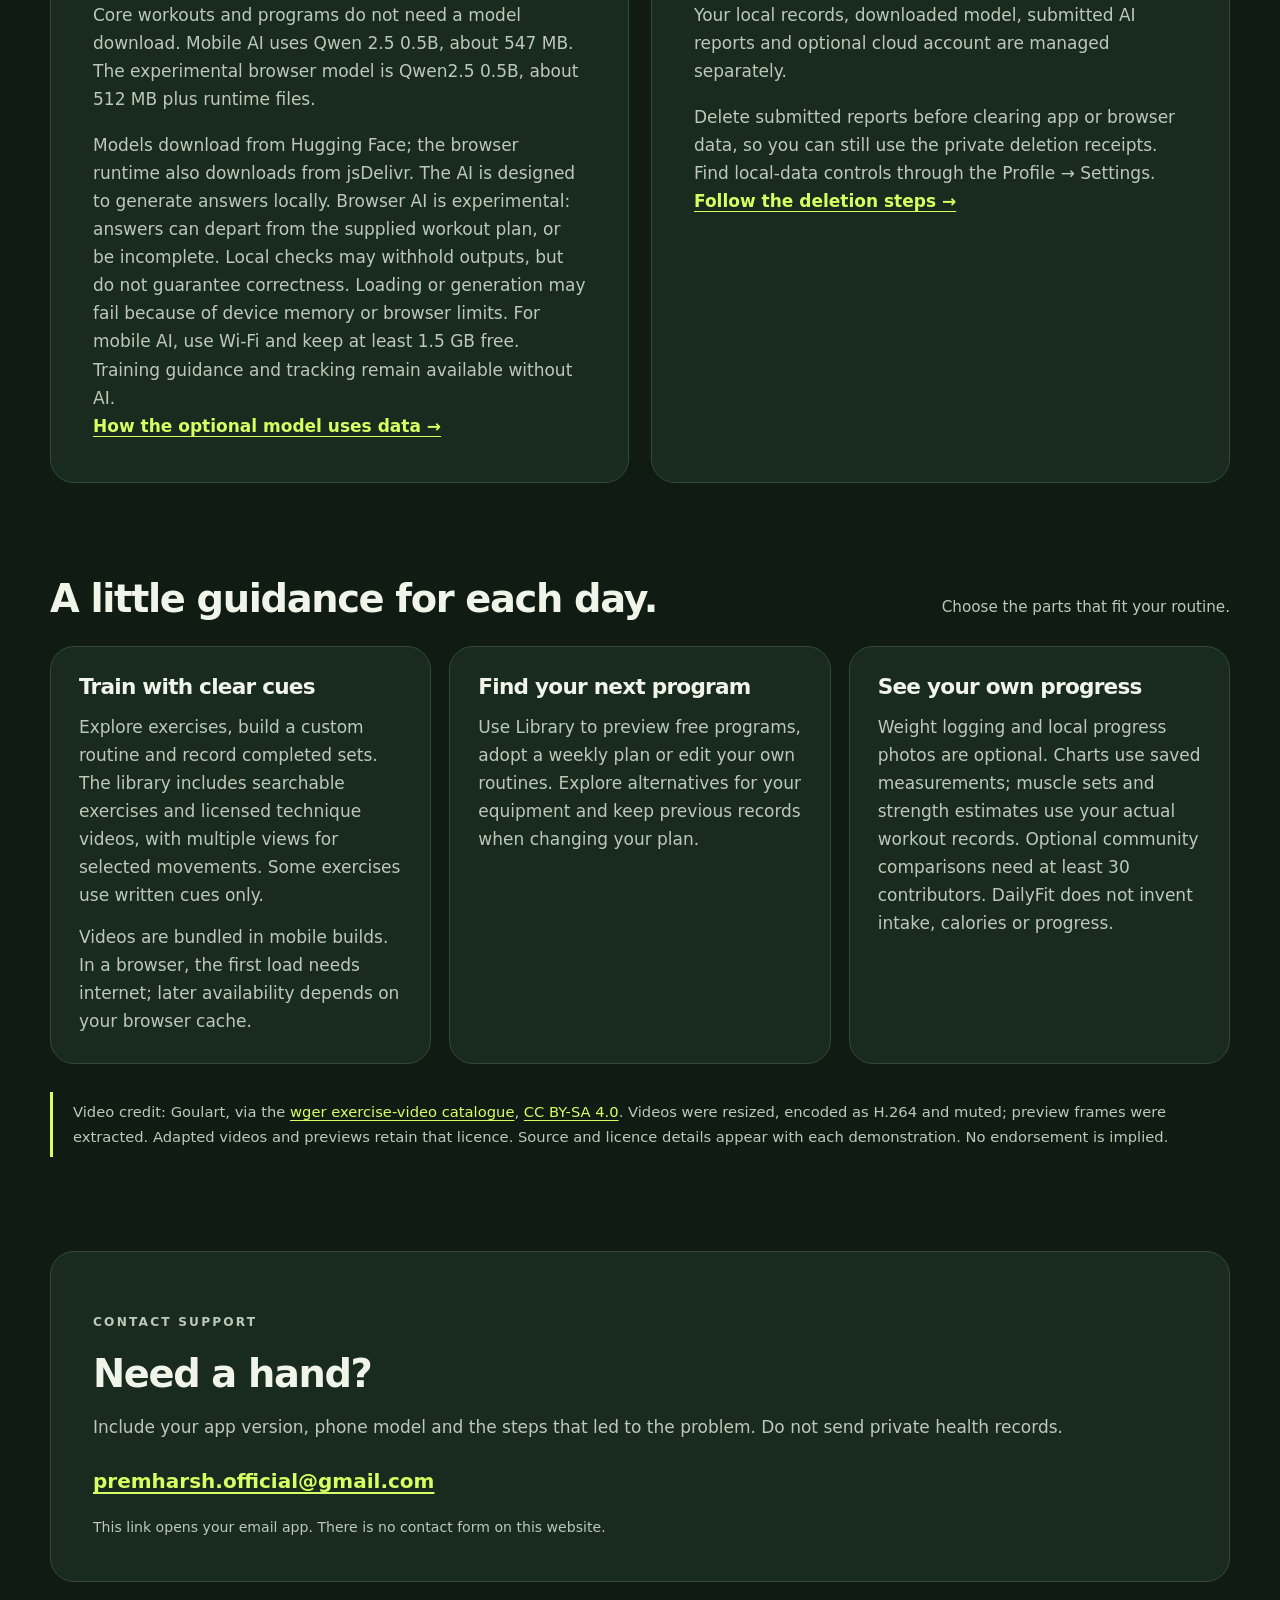
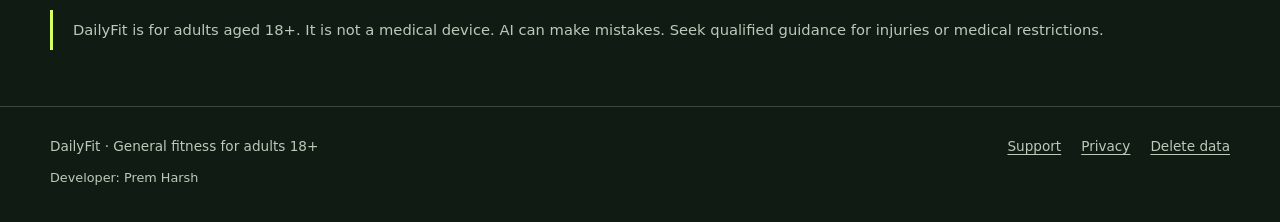
==== commit 9c65fede: "Align DailyFit support feature descriptions with version 1.5" ====
--- a/dailyfit/index.html
+++ b/dailyfit/index.html
@@ -24,7 +24,7 @@
         <div>
           <p class="eyebrow">DailyFit / Support</p>
           <h1 id="page-title">A routine that fits your day.</h1>
-          <p class="lead">Free workouts, exercise demonstrations, daily meal ideas and a journal that stays with you. No ads or subscription.</p>
+          <p class="lead">Free workout programs, exercise demonstrations, strength tracking and a journal that stays with you. No ads or subscription.</p>
           <div class="actions"><a class="button" href="mailto:premharsh.official@gmail.com">Get support <span aria-hidden="true">&nbsp;↗</span></a><a class="button secondary" href="privacy.html">Read the privacy policy</a></div>
           <p class="testing">This page covers DailyFit 1.5.0 · Updated 24 October 2026. Public store release is still pending.</p>
         </div>
@@ -53,8 +53,8 @@
     <section class="section container" aria-labelledby="features-title">
       <div class="section-header"><h2 id="features-title">A little guidance for each day.</h2><p>Choose the parts that fit your routine.</p></div>
       <div class="grid-three">
-        <article class="card"><h3>Train with clear cues</h3><p>Explore exercises, build a custom routine and record completed sets. The library includes 121 exercises, with 39 licensed video clips covering 37 exercises. Some exercises use written cues only.</p><p>Videos are bundled in mobile builds. In a browser, the first load needs internet; later availability depends on your browser cache.</p></article>
-        <article class="card"><h3>Keep meals simple</h3><p>Daily ideas rotate with your food preference and listed exclusions. Check meals after eating, add your own notes and view shopping ingredients. These are general ideas, not prescribed portions or an allergy-safety guarantee.</p></article>
+        <article class="card"><h3>Train with clear cues</h3><p>Explore exercises, build a custom routine and record completed sets. The library includes searchable exercises and licensed technique videos, with multiple views for selected movements. Some exercises use written cues only.</p><p>Videos are bundled in mobile builds. In a browser, the first load needs internet; later availability depends on your browser cache.</p></article>
+        <article class="card"><h3>Find your next program</h3><p>Use Library to preview free programs, adopt a weekly plan or edit your own routines. Explore alternatives for your equipment and keep previous records when changing your plan.</p></article>
         <article class="card"><h3>See your own progress</h3><p>Weight logging and local progress photos are optional. Charts use saved measurements; muscle sets and strength estimates use your actual workout records. Optional community comparisons need at least 30 contributors. DailyFit does not invent intake, calories or progress.</p></article>
       </div>
       <p class="scope-note">Video credit: Goulart, via the <a href="https://wger.de/api/v2/video/">wger exercise-video catalogue</a>, <a href="https://creativecommons.org/licenses/by-sa/4.0/">CC BY-SA 4.0</a>. Videos were resized, encoded as H.264 and muted; preview frames were extracted. Adapted videos and previews retain that licence. Source and licence details appear with each demonstration. No endorsement is implied.</p>
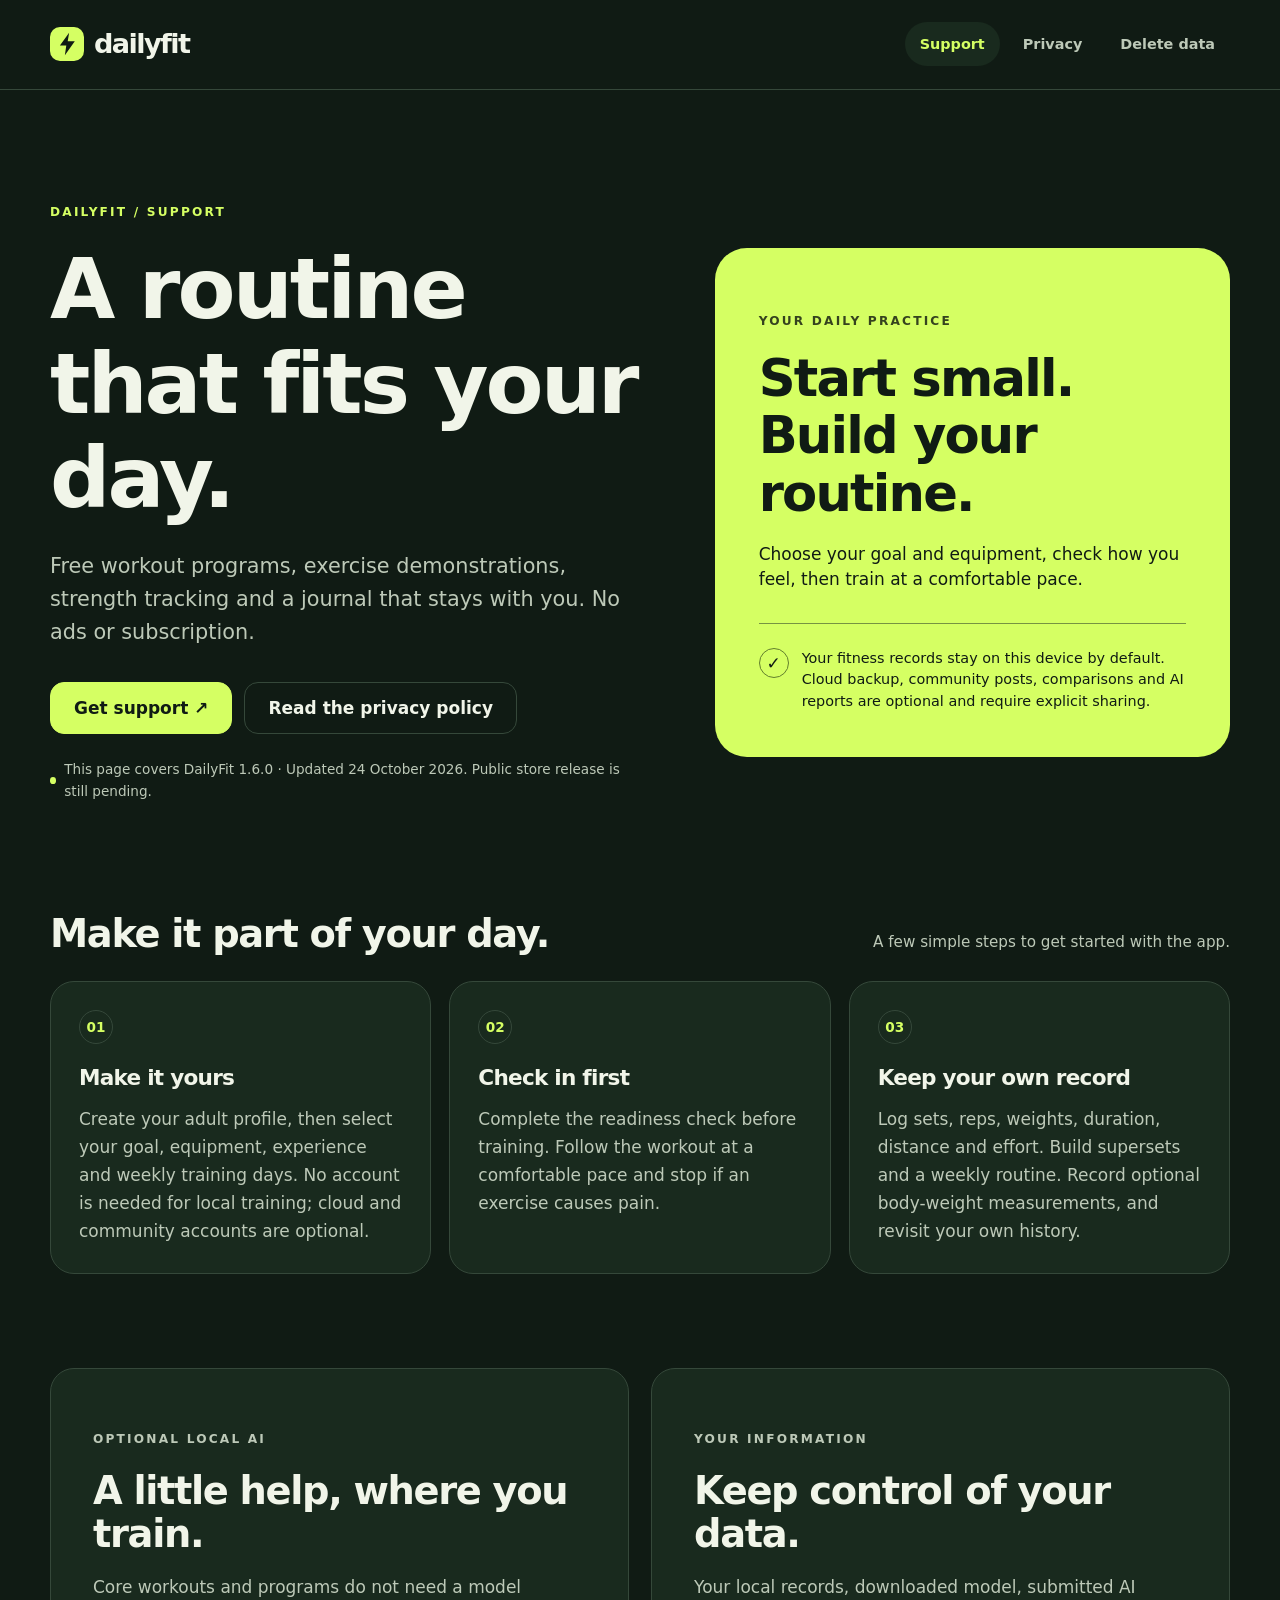
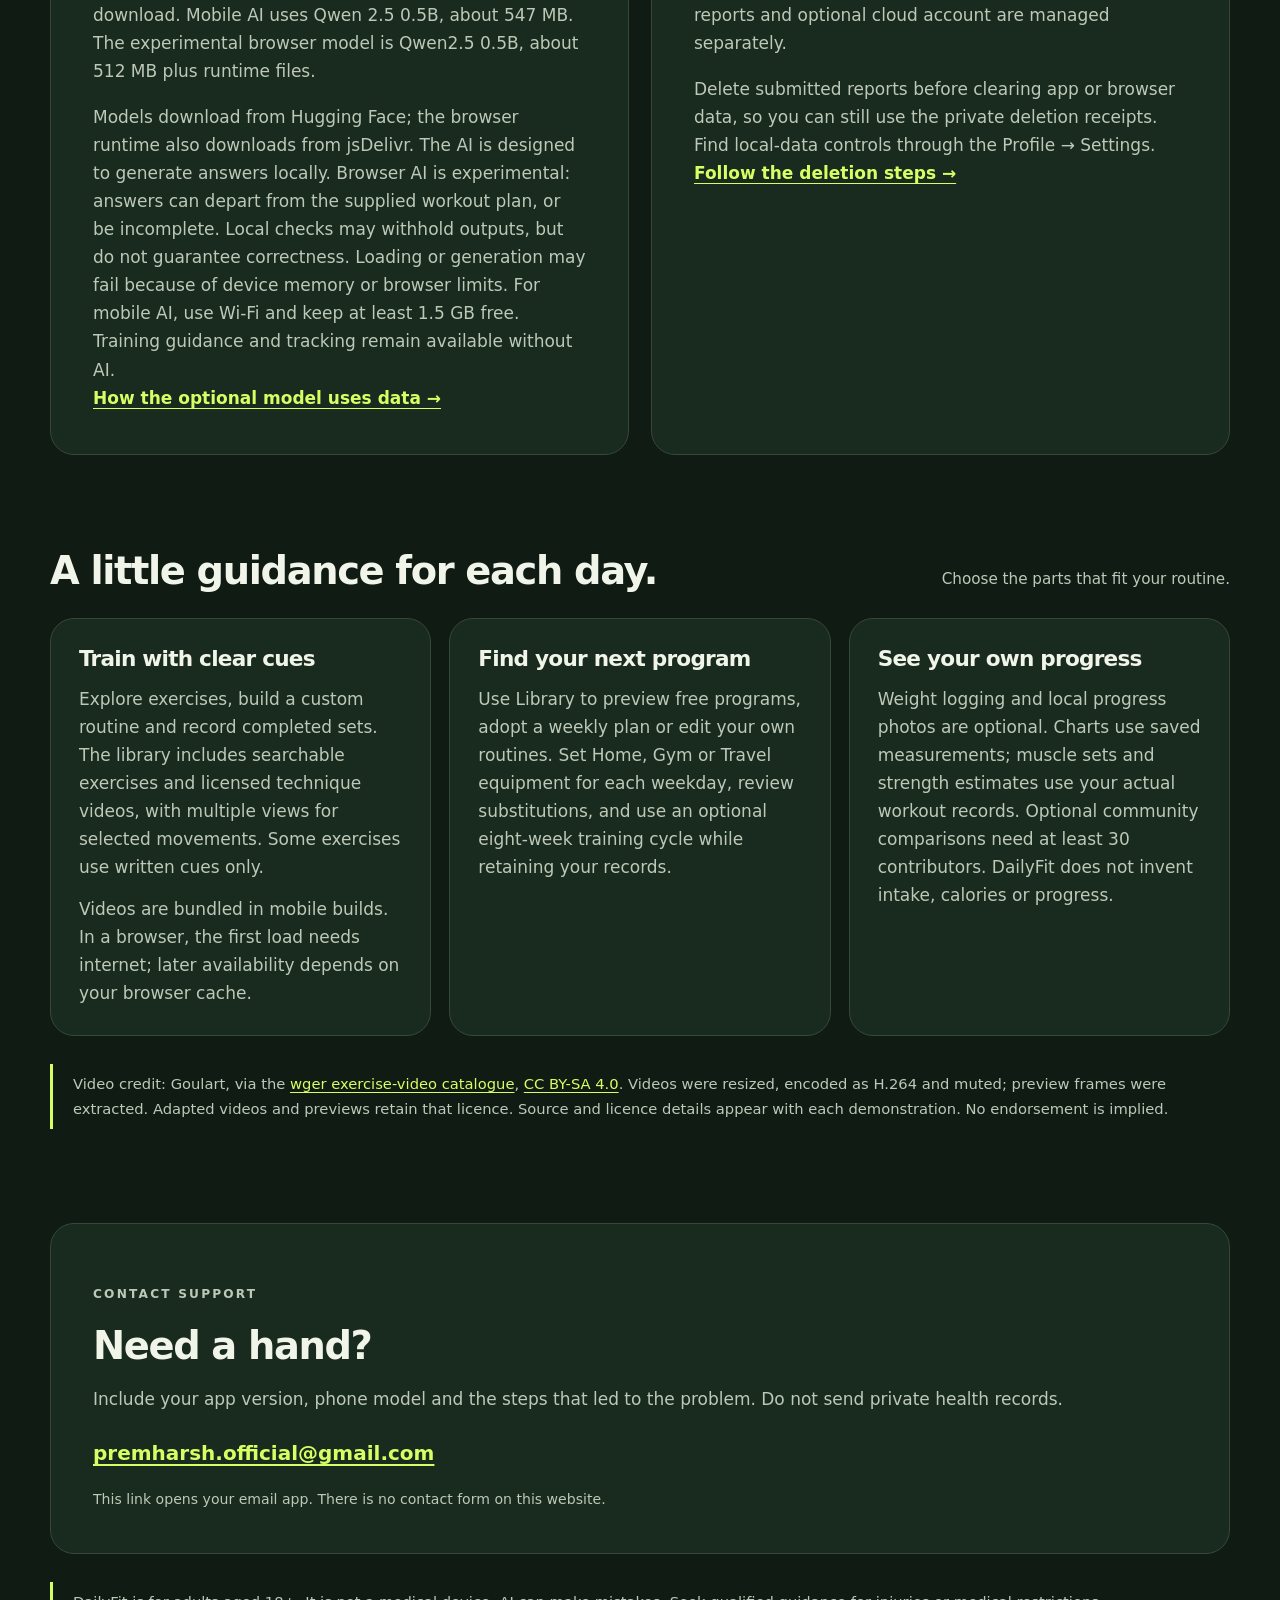
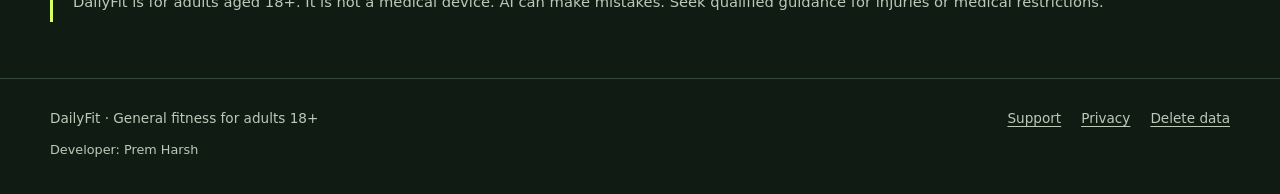
==== commit f6fcc81b: "Document DailyFit 1.6 recovery, backup controls and optional integrations" ====
--- a/dailyfit/index.html
+++ b/dailyfit/index.html
@@ -26,7 +26,7 @@
           <h1 id="page-title">A routine that fits your day.</h1>
           <p class="lead">Free workout programs, exercise demonstrations, strength tracking and a journal that stays with you. No ads or subscription.</p>
           <div class="actions"><a class="button" href="mailto:premharsh.official@gmail.com">Get support <span aria-hidden="true">&nbsp;↗</span></a><a class="button secondary" href="privacy.html">Read the privacy policy</a></div>
-          <p class="testing">This page covers DailyFit 1.5.0 · Updated 24 October 2026. Public store release is still pending.</p>
+          <p class="testing">This page covers DailyFit 1.6.0 · Updated 24 October 2026. Public store release is still pending.</p>
         </div>
         <div class="routine-card">
           <p class="eyebrow">Your daily practice</p>
@@ -41,7 +41,7 @@
       <div class="grid-three">
         <article class="card"><span class="number" aria-hidden="true">01</span><h3>Make it yours</h3><p>Create your adult profile, then select your goal, equipment, experience and weekly training days. No account is needed for local training; cloud and community accounts are optional.</p></article>
         <article class="card"><span class="number" aria-hidden="true">02</span><h3>Check in first</h3><p>Complete the readiness check before training. Follow the workout at a comfortable pace and stop if an exercise causes pain.</p></article>
-        <article class="card"><span class="number" aria-hidden="true">03</span><h3>Keep your own record</h3><p>Log sets, reps, weights, duration, distance and effort. Build supersets and a weekly routine. Record meals and optional body-weight measurements, and revisit your own history.</p></article>
+        <article class="card"><span class="number" aria-hidden="true">03</span><h3>Keep your own record</h3><p>Log sets, reps, weights, duration, distance and effort. Build supersets and a weekly routine. Record optional body-weight measurements, and revisit your own history.</p></article>
       </div>
     </section>
     <section class="section container" aria-labelledby="help-title">
@@ -54,7 +54,7 @@
       <div class="section-header"><h2 id="features-title">A little guidance for each day.</h2><p>Choose the parts that fit your routine.</p></div>
       <div class="grid-three">
         <article class="card"><h3>Train with clear cues</h3><p>Explore exercises, build a custom routine and record completed sets. The library includes searchable exercises and licensed technique videos, with multiple views for selected movements. Some exercises use written cues only.</p><p>Videos are bundled in mobile builds. In a browser, the first load needs internet; later availability depends on your browser cache.</p></article>
-        <article class="card"><h3>Find your next program</h3><p>Use Library to preview free programs, adopt a weekly plan or edit your own routines. Explore alternatives for your equipment and keep previous records when changing your plan.</p></article>
+        <article class="card"><h3>Find your next program</h3><p>Use Library to preview free programs, adopt a weekly plan or edit your own routines. Set Home, Gym or Travel equipment for each weekday, review substitutions, and use an optional eight-week training cycle while retaining your records.</p></article>
         <article class="card"><h3>See your own progress</h3><p>Weight logging and local progress photos are optional. Charts use saved measurements; muscle sets and strength estimates use your actual workout records. Optional community comparisons need at least 30 contributors. DailyFit does not invent intake, calories or progress.</p></article>
       </div>
       <p class="scope-note">Video credit: Goulart, via the <a href="https://wger.de/api/v2/video/">wger exercise-video catalogue</a>, <a href="https://creativecommons.org/licenses/by-sa/4.0/">CC BY-SA 4.0</a>. Videos were resized, encoded as H.264 and muted; preview frames were extracted. Adapted videos and previews retain that licence. Source and licence details appear with each demonstration. No endorsement is implied.</p>
@@ -73,3 +73,4 @@
 </body>
 </html>
 
+
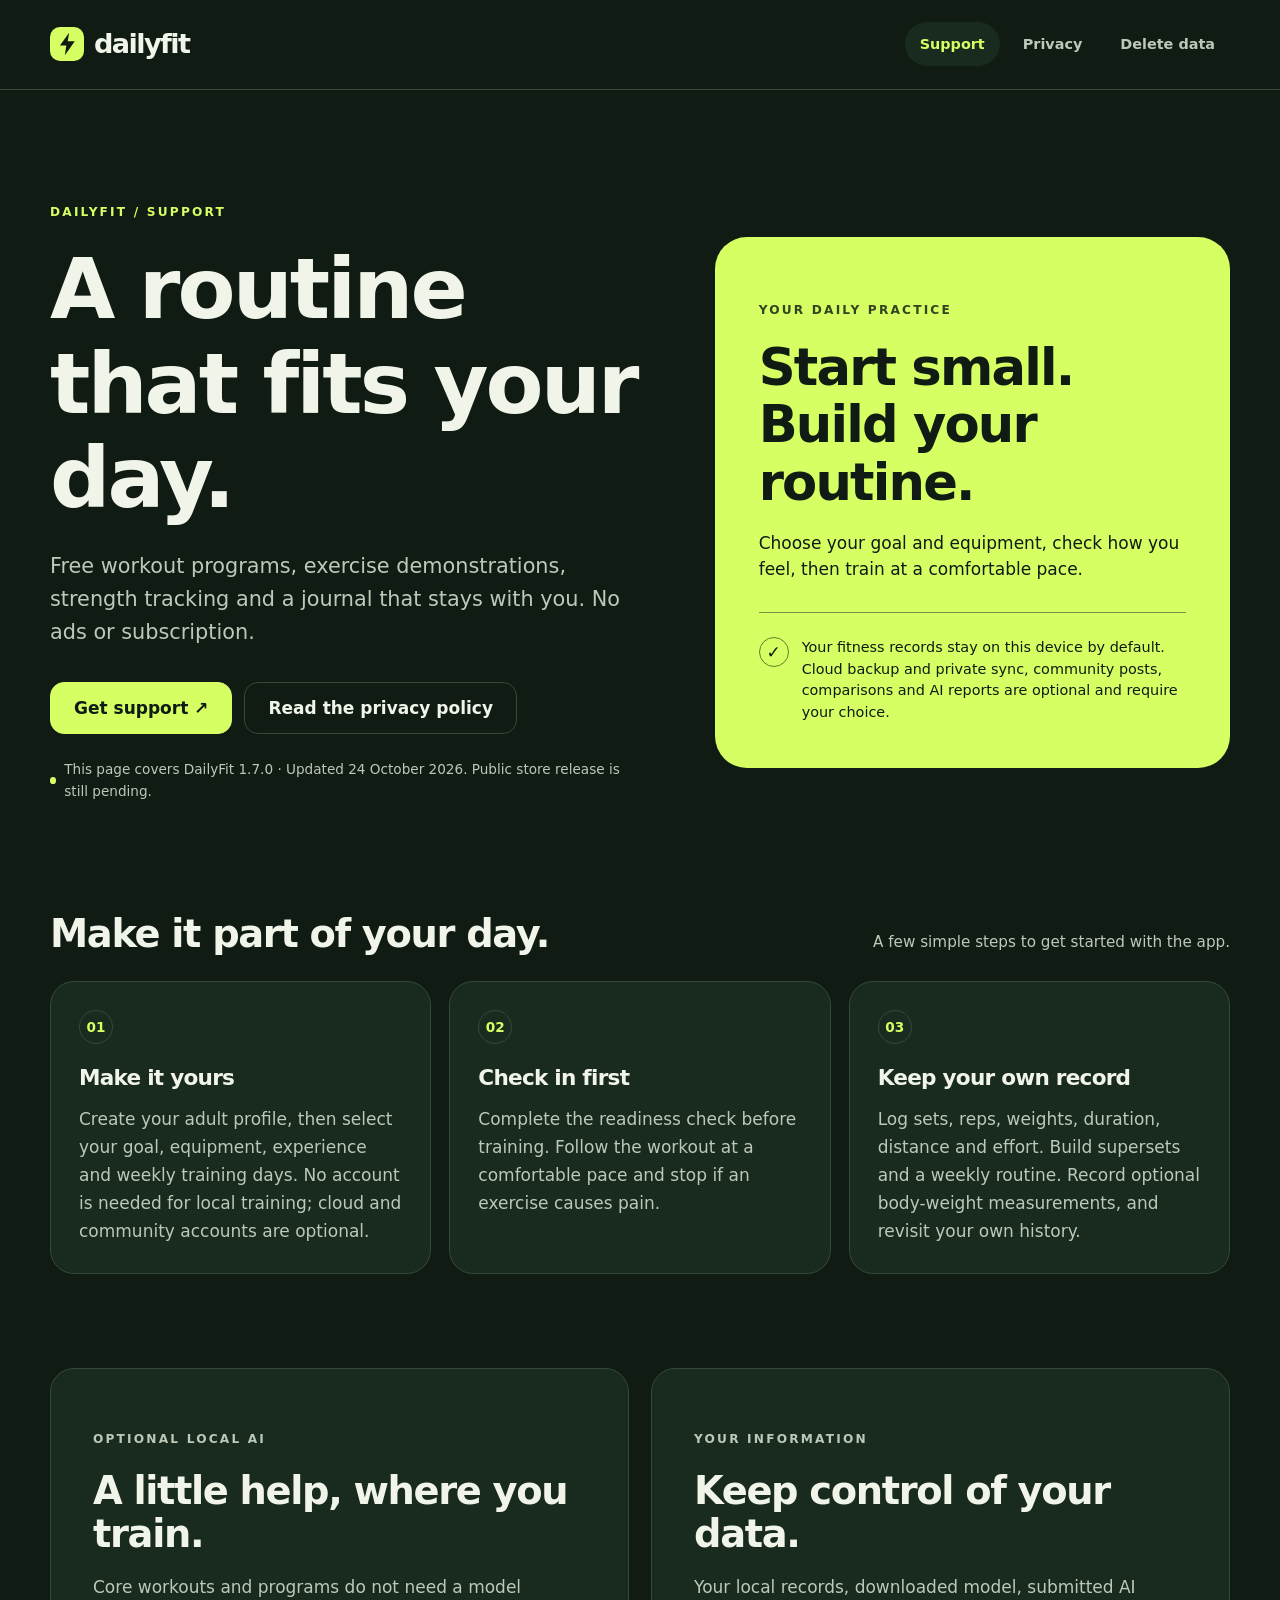
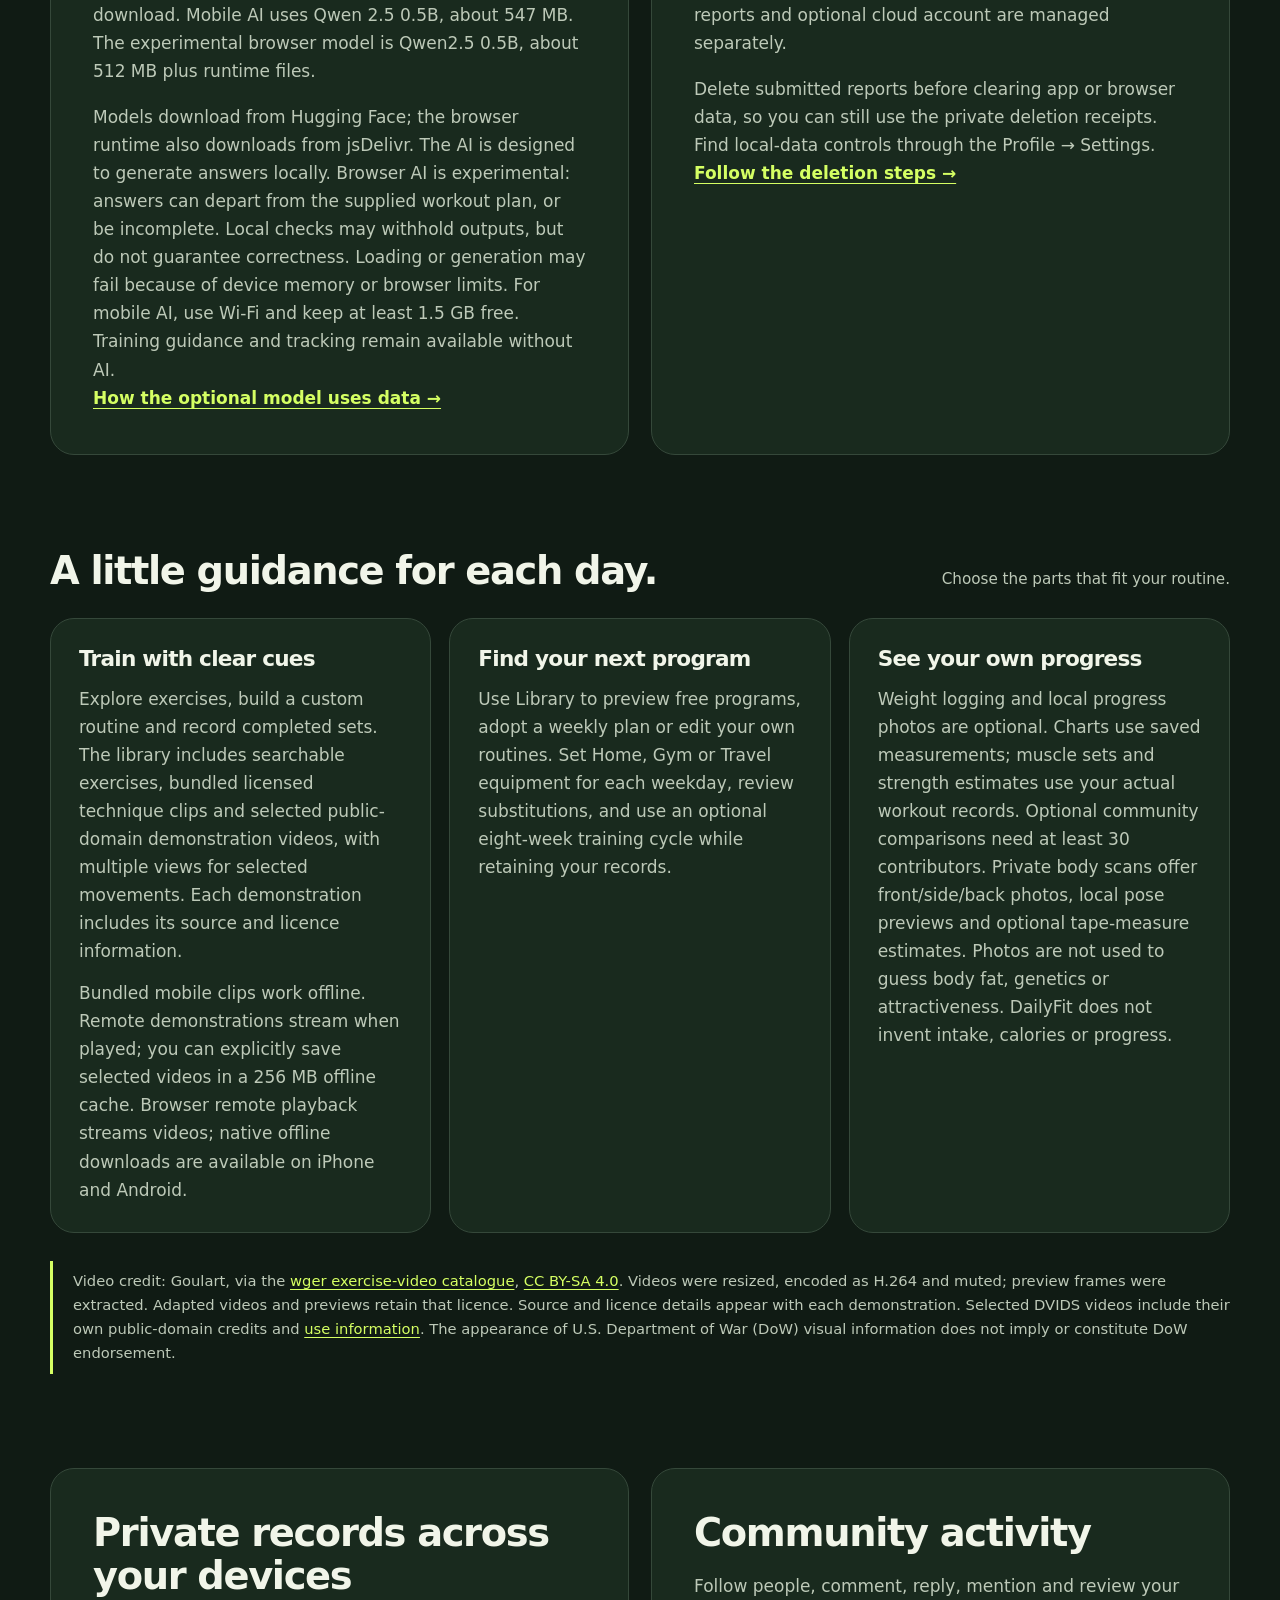
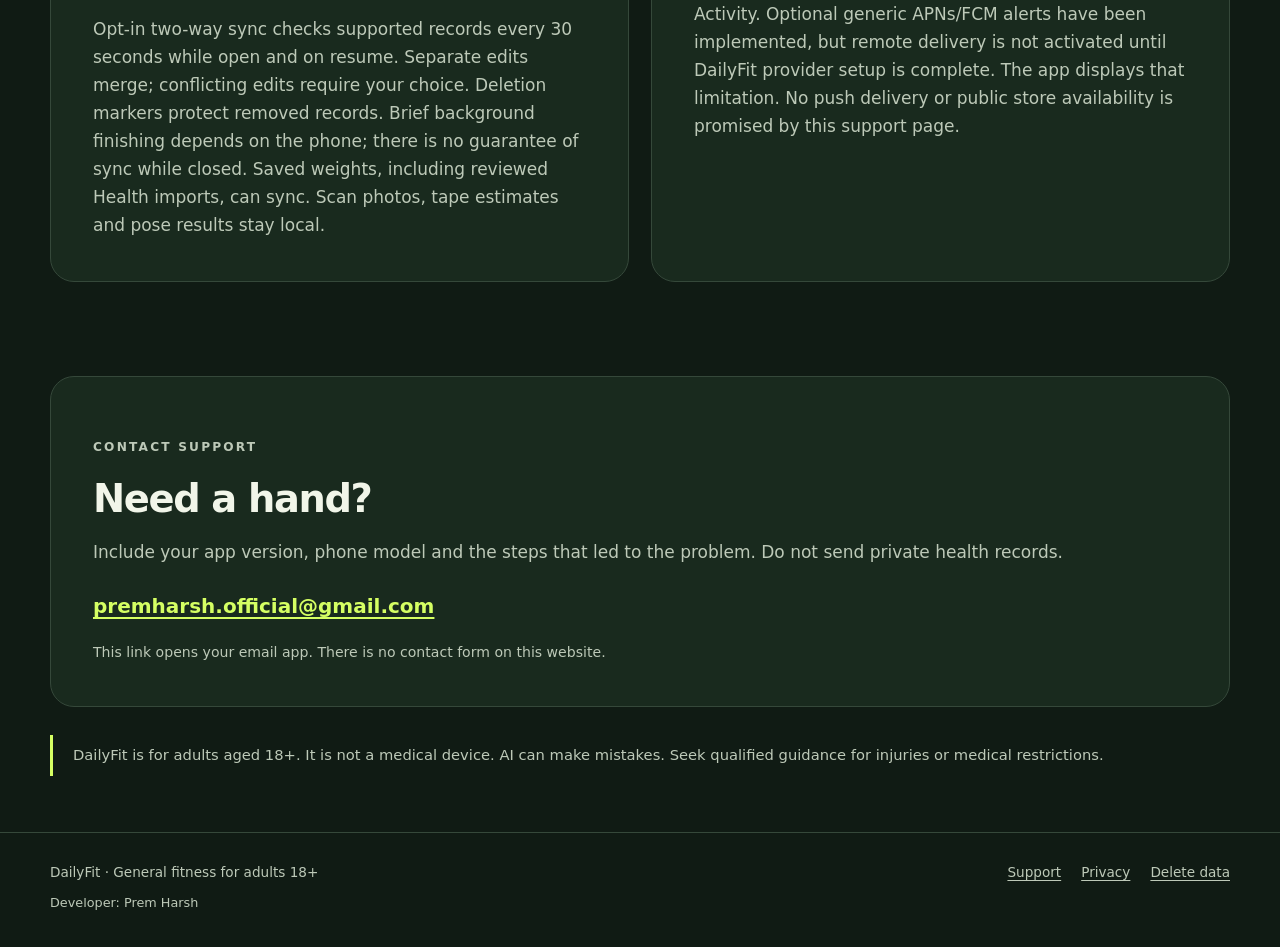
==== commit 81d5984f: "Document DailyFit 1.7 sync, body scans, video downloads and notification activation" ====
--- a/dailyfit/index.html
+++ b/dailyfit/index.html
@@ -26,13 +26,13 @@
           <h1 id="page-title">A routine that fits your day.</h1>
           <p class="lead">Free workout programs, exercise demonstrations, strength tracking and a journal that stays with you. No ads or subscription.</p>
           <div class="actions"><a class="button" href="mailto:premharsh.official@gmail.com">Get support <span aria-hidden="true">&nbsp;↗</span></a><a class="button secondary" href="privacy.html">Read the privacy policy</a></div>
-          <p class="testing">This page covers DailyFit 1.6.0 · Updated 24 October 2026. Public store release is still pending.</p>
+          <p class="testing">This page covers DailyFit 1.7.0 · Updated 24 October 2026. Public store release is still pending.</p>
         </div>
         <div class="routine-card">
           <p class="eyebrow">Your daily practice</p>
           <h2>Start small.<br>Build your routine.</h2>
           <p>Choose your goal and equipment, check how you feel, then train at a comfortable pace.</p>
-          <div class="device-note"><span class="checkmark" aria-hidden="true">✓</span><p>Your fitness records stay on this device by default. Cloud backup, community posts, comparisons and AI reports are optional and require explicit sharing.</p></div>
+          <div class="device-note"><span class="checkmark" aria-hidden="true">✓</span><p>Your fitness records stay on this device by default. Cloud backup and private sync, community posts, comparisons and AI reports are optional and require your choice.</p></div>
         </div>
       </div>
     </section>
@@ -53,12 +53,13 @@
     <section class="section container" aria-labelledby="features-title">
       <div class="section-header"><h2 id="features-title">A little guidance for each day.</h2><p>Choose the parts that fit your routine.</p></div>
       <div class="grid-three">
-        <article class="card"><h3>Train with clear cues</h3><p>Explore exercises, build a custom routine and record completed sets. The library includes searchable exercises and licensed technique videos, with multiple views for selected movements. Some exercises use written cues only.</p><p>Videos are bundled in mobile builds. In a browser, the first load needs internet; later availability depends on your browser cache.</p></article>
+        <article class="card"><h3>Train with clear cues</h3><p>Explore exercises, build a custom routine and record completed sets. The library includes searchable exercises, bundled licensed technique clips and selected public-domain demonstration videos, with multiple views for selected movements. Each demonstration includes its source and licence information.</p><p>Bundled mobile clips work offline. Remote demonstrations stream when played; you can explicitly save selected videos in a 256 MB offline cache. Browser remote playback streams videos; native offline downloads are available on iPhone and Android.</p></article>
         <article class="card"><h3>Find your next program</h3><p>Use Library to preview free programs, adopt a weekly plan or edit your own routines. Set Home, Gym or Travel equipment for each weekday, review substitutions, and use an optional eight-week training cycle while retaining your records.</p></article>
-        <article class="card"><h3>See your own progress</h3><p>Weight logging and local progress photos are optional. Charts use saved measurements; muscle sets and strength estimates use your actual workout records. Optional community comparisons need at least 30 contributors. DailyFit does not invent intake, calories or progress.</p></article>
+        <article class="card"><h3>See your own progress</h3><p>Weight logging and local progress photos are optional. Charts use saved measurements; muscle sets and strength estimates use your actual workout records. Optional community comparisons need at least 30 contributors. Private body scans offer front/side/back photos, local pose previews and optional tape-measure estimates. Photos are not used to guess body fat, genetics or attractiveness. DailyFit does not invent intake, calories or progress.</p></article>
       </div>
-      <p class="scope-note">Video credit: Goulart, via the <a href="https://wger.de/api/v2/video/">wger exercise-video catalogue</a>, <a href="https://creativecommons.org/licenses/by-sa/4.0/">CC BY-SA 4.0</a>. Videos were resized, encoded as H.264 and muted; preview frames were extracted. Adapted videos and previews retain that licence. Source and licence details appear with each demonstration. No endorsement is implied.</p>
+      <p class="scope-note">Video credit: Goulart, via the <a href="https://wger.de/api/v2/video/">wger exercise-video catalogue</a>, <a href="https://creativecommons.org/licenses/by-sa/4.0/">CC BY-SA 4.0</a>. Videos were resized, encoded as H.264 and muted; preview frames were extracted. Adapted videos and previews retain that licence. Source and licence details appear with each demonstration. Selected DVIDS videos include their own public-domain credits and <a href="https://www.dvidshub.net/about/copyright">use information</a>. The appearance of U.S. Department of War (DoW) visual information does not imply or constitute DoW endorsement.</p>
     </section>
+    <section class="section container" aria-labelledby="sync-title"><div class="split"><article class="support-panel"><h2 id="sync-title">Private records across your devices</h2><p>Opt-in two-way sync checks supported records every 30 seconds while open and on resume. Separate edits merge; conflicting edits require your choice. Deletion markers protect removed records. Brief background finishing depends on the phone; there is no guarantee of sync while closed. Saved weights, including reviewed Health imports, can sync. Scan photos, tape estimates and pose results stay local.</p></article><article class="support-panel"><h2>Community activity</h2><p>Follow people, comment, reply, mention and review your Activity. Optional generic APNs/FCM alerts have been implemented, but remote delivery is not activated until DailyFit provider setup is complete. The app displays that limitation. No push delivery or public store availability is promised by this support page.</p></article></div></section>
     <section class="section container" aria-labelledby="support-title">
       <div class="support-panel"><p class="eyebrow">Contact support</p><h2 id="support-title">Need a hand?</h2><p>Include your app version, phone model and the steps that led to the problem. Do not send private health records.</p><a class="email" href="mailto:premharsh.official@gmail.com">premharsh.official@gmail.com</a><p class="small">This link opens your email app. There is no contact form on this website.</p></div>
       <p class="scope-note">DailyFit is for adults aged 18+. It is not a medical device. AI can make mistakes. Seek qualified guidance for injuries or medical restrictions.</p>
